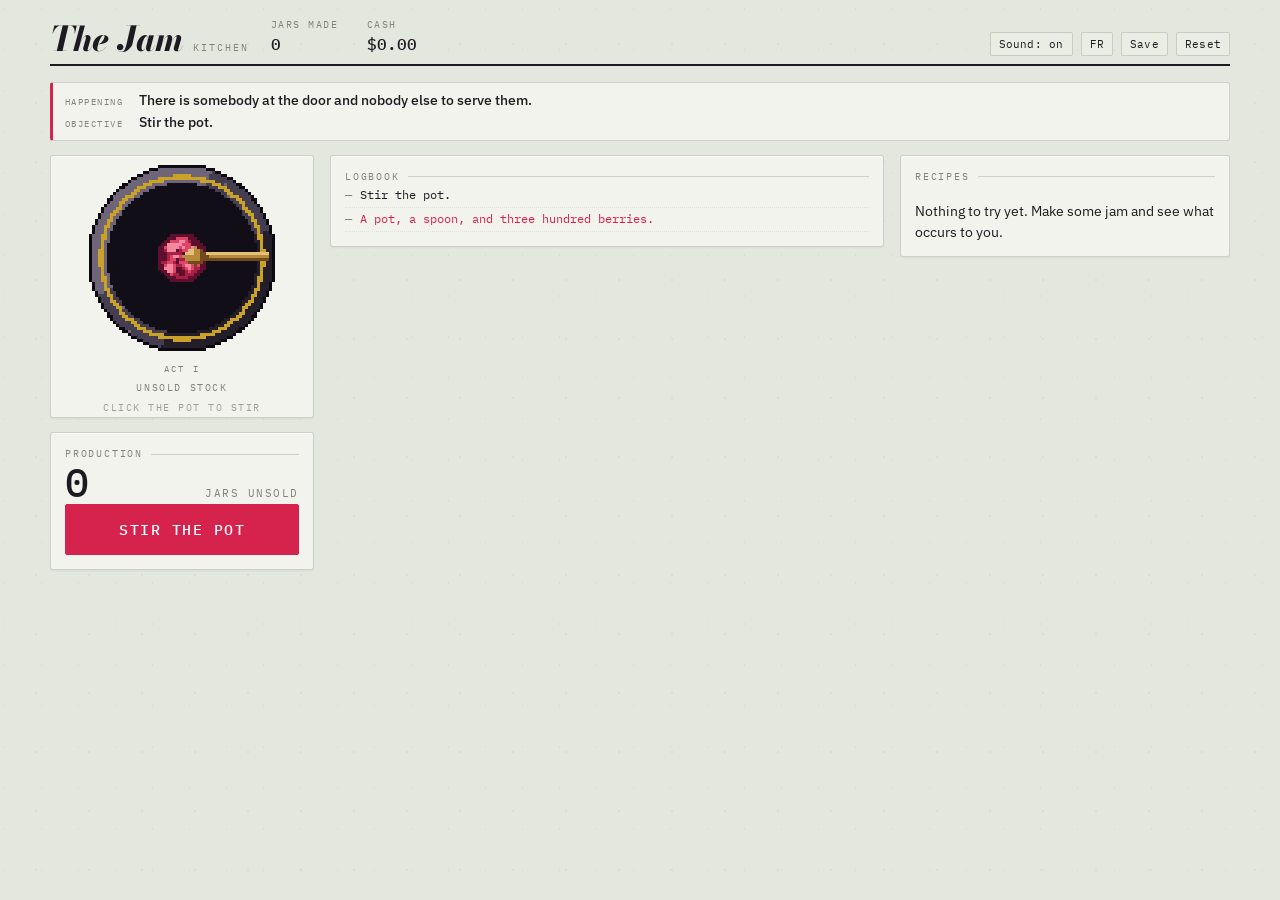
==== index.html @ c848c555 "Rebuild Act II as six catchments, and give Act III an economy The PO's note was that Act II runs out" ====
<!doctype html>
<html lang="en">
<head>
<meta charset="utf-8">
<meta name="viewport" content="width=device-width,initial-scale=1">
<title>The Jam</title>
<meta name="description" content="An incremental game in three acts, about a small preserving business that does not know when to stop.">
<link rel="preconnect" href="https://fonts.googleapis.com">
<link rel="preconnect" href="https://fonts.gstatic.com" crossorigin>
<link href="https://fonts.googleapis.com/css2?family=Bodoni+Moda:ital,opsz,wght@0,6..96,500;0,6..96,600;0,6..96,700;1,6..96,600;1,6..96,750&family=IBM+Plex+Mono:wght@400;500&family=IBM+Plex+Sans:wght@400;500;600&display=swap" rel="stylesheet">
<link rel="stylesheet" href="style.css">
</head>
<body>
<header class="bar">
  <div class="wordmark">
    <h1>The&nbsp;Jam</h1>
    <span id="actLabel">Kitchen</span>
  </div>
  <div class="bar-slot"><small>Jars made</small><b id="barMade">0</b></div>
  <div class="bar-slot" id="slotCash"><small>Cash</small><b id="barCash">$0.00</b></div>
  <div class="bar-slot hidden" id="slotJars"><small>Jars in hand</small><b id="barJars">0</b></div>
  <div class="bar-slot hidden" id="slotTaste"><small>Taste</small><b id="barTaste">0</b></div>
  <div class="bar-slot hidden" id="slotMatter"><small>Unpicked mass</small><b id="barMatter">—</b></div>
  <div class="bar-right">
    <button class="ghost" id="soundBtn" type="button">Sound: on</button>
    <button class="ghost" id="langBtn" type="button">FR</button>
    <button class="ghost" id="saveBtn" type="button">Save</button>
    <button class="ghost" id="resetBtn" type="button">Reset</button>
  </div>
</header>

<div id="objective">
  <div class="obj-line"><span class="k">Happening</span><b id="stateText">A pot, a spoon, and three hundred berries.</b></div>
  <div class="obj-line"><span class="k">Objective</span><b id="objText">Stir the pot.</b></div>
  <div class="obj-boost hidden" id="boostLine"></div>
</div>

<div class="stage" id="stage">

  <!-- ══════════════ LEFT ══════════════ -->
  <div class="col col-left">

    <div class="panel vessel" id="pVessel">
      <canvas id="potCanvas" width="64" height="64" role="button" tabindex="0"
              aria-label="Stir the pot"></canvas>
      <div class="pot-mark" id="jarBatch">ACT I</div>
      <div class="vessel-cap" id="vesselCap">unsold stock</div>
      <div class="vessel-hint" id="potHint">Click the pot to stir</div>
    </div>

    <div class="panel" id="pProduction">
      <div class="kicker">Production</div>
      <div class="headline"><span class="n" id="jars">0</span><span class="u">jars unsold</span></div>
      <button id="stirBtn" type="button">Stir the pot</button>
      <div class="readout hidden" id="rAutoRate"><span>Output</span><b id="autoRate">0.0 /sec</b></div>
      <div class="hidden" id="pSpoons" style="margin-top:8px">
        <div class="kicker" style="margin-bottom:5px">Autospoons</div>
        <div class="readout"><span>Installed</span><b id="spoonCount">0</b></div>
        <div class="row" style="margin-top:6px">
          <button id="buySpoon" type="button"><span data-i18n>Buy</span> · <span id="spoonCost">$5.00</span></button>
          <button id="buySpoon10" class="ghost" type="button">×10</button>
        </div>
      </div>
      <div class="hidden" id="pWorks" style="margin-top:10px">
        <div class="kicker" style="margin-bottom:5px">Jamworks</div>
        <div class="readout"><span>Installed</span><b id="worksCount">0</b></div>
        <div class="row" style="margin-top:6px">
          <button id="buyWorks" type="button"><span data-i18n>Buy</span> · <span id="worksCost">$500</span></button>
          <button id="buyWorks10" class="ghost" type="button">×10</button>
        </div>
      </div>
    </div>

    <div class="panel hidden" id="pSell">
      <div class="kicker">The door</div>
      <div class="readout big"><span>Waiting to buy</span><b id="doorCount">0</b></div>
      <div class="queue" id="doorQueue" aria-hidden="true"></div>
      <p class="r-desc" id="doorWhy" style="margin:2px 0 7px;font-size:11px"></p>
      <button id="sellBtn" type="button" style="width:100%">Sell a jar</button>
      <div class="readout" style="margin-top:9px"><span>Sold by hand</span><b id="soldByHand">0</b></div>
      <div class="readout"><span>Sold without you</span><b id="soldAuto">0</b></div>
      <div class="readout sub"><span>Gave up waiting</span><b id="walkedOff">0</b></div>
      <div class="hidden" id="pSellers" style="margin-top:10px">
        <div class="readout"><span>Sellers</span><b id="sellerCount">0</b></div>
        <div class="readout"><span>Shops</span><b id="shopCount">0</b></div>
        <div class="readout"><span>Sellers reach</span><b id="reachPct">8%</b></div>
        <p class="r-desc" id="reachWhy" style="margin:4px 0 0;font-size:11px"></p>
        <div class="row" style="margin-top:6px">
          <button id="hireSeller" type="button"><span data-i18n>Hire</span> · <span id="sellerCost">$45</span></button>
          <button id="openShop" class="hidden" type="button"><span data-i18n>Shop</span> · <span id="shopCost">$3,200</span></button>
        </div>
      </div>
    </div>

    <div class="panel hidden" id="pFruit">
      <div class="stamp" id="larderStamp" aria-hidden="true">Larder empty</div>
      <div class="kicker">Fruit</div>
      <div class="readout big"><span>In the larder</span><b id="fruit">0</b></div>
      <div class="readout"><span>Crate of <span id="crateSize">500</span></span><b id="cratePrice">$18.00</b></div>
      <div class="readout"><span>Market</span><b id="fruitTrend">steady</b></div>
      <div class="row" style="margin-top:8px">
        <button id="buyFruit" type="button">Buy crate</button>
        <button id="autoFruit" class="ghost hidden" type="button">Standing order: off</button>
      </div>
    </div>

    <!-- ACT II -->
    <div class="panel hidden" id="pOrchard">
      <div class="kicker">The orchard</div>
      <p class="r-desc" style="margin:0 0 8px">Money is over. Jars are the currency now, and the machinery is built out of them. Pickers bring the orchard in as fruit, the pans set fruit into jam, the lines put jam into jars.</p>
      <div class="pipe" id="oPipe">
        <div class="pipe-stage" id="pipePickBox"><small>Picking</small><b id="pipePick">0</b><i>orchard into fruit</i></div>
        <div class="pipe-arrow">&#8594;</div>
        <div class="pipe-stage" id="pipePressBox"><small>Setting</small><b id="pipePress">0</b><i>fruit into jam</i></div>
        <div class="pipe-arrow">&#8594;</div>
        <div class="pipe-stage" id="pipeLineBox"><small>Bottling</small><b id="pipeLine">0</b><i>jam into jars</i></div>
      </div>
      <p class="r-desc" id="pipeWhy" style="margin:0 0 8px"></p>
      <div class="readout primary"><span id="oCatchLabel">Catchment</span><b id="oCatch">—</b></div>
      <div class="meter thin"><i id="oCatchBar" style="width:0%"></i></div>
      <div class="readout"><span>Standing orchard</span><b id="oMatter">0</b></div>
      <div class="readout"><span>Picked fruit waiting</span><b id="oPulp">0</b></div>
      <div class="readout"><span>Jam waiting</span><b id="oFruit">0</b></div>
      <div class="readout sub"><span>Each buffer holds</span><b id="bufCap">0</b></div>
      <div class="readout"><span>Jars / sec</span><b id="oRate">0</b></div>
      <div class="readout"><span>Slowest stage</span><b id="oBottle">—</b></div>
      <div class="readout"><span>Spoiling</span><b id="oSpoil">0 /sec</b></div>
      <p class="r-desc" id="spoilWhy" style="margin:4px 0 0;font-size:11px"></p>
      <div class="kicker" style="margin:9px 0 5px">Harvest intensity</div>
      <div class="row" id="intensityRow">
        <button class="ghost" data-i="0" type="button">Gentle</button>
        <button class="ghost" data-i="1" type="button">Steady</button>
        <button class="ghost" data-i="2" type="button">Hard</button>
      </div>
      <div class="hidden" id="blightBox" style="margin-top:9px">
        <div class="readout warn"><span>Blight</span><b id="blightLeft">0s</b></div>
        <button id="treatBlight" type="button" style="width:100%;margin-top:5px">Treat the rows</button>
      </div>
    </div>

    <div class="panel hidden" id="pDrones">
      <div class="kicker">Machinery</div>
      <p class="r-desc" style="margin:0 0 8px;font-size:11px">Every machine costs jars, and each one costs more than the last. Build the stage that is holding the others up.</p>
      <div class="readout"><span>Pickers</span><b id="dPickers">0</b></div>
      <div class="row" style="margin:4px 0 8px"><button id="buyPicker" type="button">Build picker</button><button id="buyPicker10" class="ghost" type="button">×10</button></div>
      <div class="readout"><span>Setting pans</span><b id="dPressers">0</b></div>
      <div class="row" style="margin:4px 0 8px"><button id="buyPresser" type="button">Build pan</button><button id="buyPresser10" class="ghost" type="button">×10</button></div>
      <div class="readout"><span>Bottling lines</span><b id="dFactories">0</b></div>
      <div class="row" style="margin:4px 0 8px"><button id="buyFactory" type="button">Build line</button><button id="buyFactory10" class="ghost" type="button">×10</button></div>
      <div class="readout"><span>Vats</span><b id="dVats">0</b></div>
      <div class="row" style="margin:4px 0 0"><button id="buyVat" type="button">Vat</button></div>
      <p class="r-desc" style="margin:7px 0 0;font-size:11px">A vat is room to be out of step. What waits between two stages spoils; a vat lets far more of it wait.</p>
    </div>

    <div class="panel hidden" id="pPower">
      <div class="kicker">Heat &amp; power</div>
      <div class="readout"><span>Supply</span><b id="powSupply">0</b></div>
      <div class="readout" id="powDemandRow"><span>Draw</span><b id="powDemand">0</b></div>
      <div class="meter" id="powMeterWrap"><i id="powMeter" style="width:0%"></i></div>
      <div class="readout"><span>Stored</span><b id="powStored">0</b></div>
      <div class="readout sub"><span>Daylight</span><b id="powDay">100%</b></div>
      <div class="row" style="margin-top:8px">
        <button id="buySun" type="button">Sun trap</button>
        <button id="buyBattery" type="button">Cellar</button>
      </div>
    </div>

    <!-- ACT III -->
    <div class="panel hidden" id="pSpores">
      <div class="kicker">The spread</div>
      <div class="readout big"><span>Spores</span><b id="spCount">0</b></div>
      <div class="readout"><span>Launched</span><b id="spLaunched">0</b></div>
      <div class="readout"><span>Lost</span><b id="spLost">0</b></div>
      <div class="readout"><span>Space explored</span><b id="spExplored">0%</b></div>
      <div class="readout"><span>Mass converted</span><b id="spConverted">0%</b></div>
      <div class="row" style="margin-top:8px">
        <button id="launchSpore" type="button"><span data-i18n>Launch spore</span> · <span id="sporeCost">150</span></button>
      </div>
    </div>
  </div>

  <!-- ══════════════ MIDDLE ══════════════ -->
  <div class="col col-mid">

    <div class="panel hidden" id="pMarket">
      <div class="kicker">The shelf</div>
      <div class="readout" style="border:0"><span>Price per jar</span><b></b></div>
      <div class="stepper">
        <button id="priceDown" type="button">−</button>
        <div class="val" id="price">$0.25</div>
        <button id="priceUp" type="button">+</button>
      </div>
      <div class="twobar" id="twobar" style="margin-top:10px">
        <div class="tb-row"><span>You make</span><i class="tb-track"><b id="tbMake"></b></i><em id="madeRate">0.0 /sec</em></div>
        <div class="tb-row"><span>People want</span><i class="tb-track"><b id="tbWant"></b></i><em id="demand">0.0 /sec</em></div>
      </div>
      <p class="r-desc" id="marketWhy" style="margin:7px 0 8px"></p>
      <div class="readout"><span>Actually selling</span><b id="sellRate">0.0 /sec</b></div>
      <div class="readout"><span>Unsold and piling up</span><b id="backlog">0</b></div>
      <div class="readout"><span>Revenue</span><b id="revRate">$0.00 /sec</b></div>
      <div class="hidden" id="pSugar" style="margin-top:10px">
        <div class="kicker" style="margin-bottom:5px">Sugar</div>
        <div class="stepper">
          <button id="sugarDown" type="button">−</button>
          <div class="val" id="sugarVal">40%</div>
          <button id="sugarUp" type="button">+</button>
        </div>
        <div class="sugarband" id="sugarBandWrap"><i id="sugarBand"></i><b id="sugarMark"></b></div>
        <div class="readout"><span>This crowd wants</span><b id="sugarWant">48%</b></div>
        <div class="readout"><span>Appetite</span><b id="sugarEffect">×1.00</b></div>
        <div class="readout"><span>Costs</span><b id="sugarCost">$0.16 per jar</b></div>
        <p class="r-desc" id="sugarWhy" style="margin-top:6px;font-size:11px"></p>
      </div>

      <div class="hidden" id="pMarketing" style="margin-top:10px">
        <div class="kicker" style="margin-bottom:5px">Word of mouth</div>
        <div class="readout"><span>Level</span><b id="mktLevel">1</b></div>
        <div class="row" style="margin-top:6px"><button id="buyMkt" type="button"><span data-i18n>Spread the word</span> · <span id="mktCost">$100</span></button></div>
      </div>
    </div>

    <div class="panel hidden" id="pCompute">
      <div class="kicker">The palate</div>
      <div class="headline"><span class="n" id="insp">0</span><span class="u">inspiration</span></div>
      <div class="meter"><i id="inspBar" style="width:0%"></i></div>
      <div class="readout primary hidden" id="rCreativity"><span>Creativity</span><b id="creativity">0</b></div>
      <div class="readout primary" style="margin-top:6px"><span>Unspent taste</span><b id="taste">0</b></div>
      <div class="meter thin"><i id="tasteBar" style="width:0%"></i></div>
      <div class="readout sub"><span>Next taste at</span><b id="tasteNext">—</b></div>
      <p class="r-desc" style="margin-top:6px;font-size:11px">Taste is earned by making jam. Every milestone of total jars made earns one, and it is spent on an oven or a notebook.</p>
      <div class="row" style="margin-top:8px">
        <button id="buyOven" type="button"><span data-i18n>Oven</span> · <span id="ovens">1</span></button>
        <button id="buyCellar" type="button"><span data-i18n>Notebook</span> · <span id="cellars">1</span></button>
      </div>
      <p class="r-desc" style="margin-top:7px;font-size:11px">Ovens make inspiration. Notebooks decide how much you can hold before it spills — and what spills becomes creativity.</p>
    </div>

    <div class="panel hidden" id="pCulture">
      <div class="kicker">The Setting Point</div>
      <div class="chips" id="chips"></div>
      <div class="row"><button id="readCulture" type="button">Test the set</button></div>
      <p class="r-desc" style="margin-top:7px;font-size:11px">A blob on a cold saucer. Push it with a finger: if it wrinkles, it has set. Test as often as you like — read the swing right and you learn something, read it wrong and it costs you.</p>
    </div>

    <div class="panel hidden" id="pExchange">
      <div class="kicker">Preserve exchange</div>
      <div class="readout"><span>Cash on desk</span><b id="exCash">$0.00</b></div>
      <div class="readout"><span>Holdings</span><b id="exValue">$0.00</b></div>
      <div class="readout"><span>Total return</span><b id="exReturn">$0.00</b></div>
      <div id="exHoldings" style="margin:6px 0"></div>
      <div class="kicker" style="margin:9px 0 5px">Stake</div>
      <div class="row" id="exStakeRow">
        <button class="ghost" data-stake="10" type="button">10%</button>
        <button class="ghost" data-stake="25" type="button">25%</button>
        <button class="ghost" data-stake="50" type="button">50%</button>
        <button class="ghost" data-stake="100" type="button">All</button>
      </div>
      <div class="readout"><span>That is</span><b id="exStakeAmt">$0.00</b></div>
      <div class="row" style="margin-top:6px">
        <button id="exDeposit" type="button">Invest</button>
        <button id="exWithdraw" type="button">Withdraw all</button>
        <button id="exRisk" class="ghost" type="button">Risk: low</button>
      </div>
    </div>

    <div class="panel hidden" id="pTasting">
      <div class="kicker">Blind tasting</div>
      <div class="readout"><span>Panels held</span><b id="tRuns">0</b></div>
      <div class="readout"><span>Inspiration won</span><b id="tWon">0</b></div>
      <div class="row" style="margin:6px 0">
        <button id="tRun" type="button">Hold a panel · 1,000</button>
        <button id="tStrat" class="ghost" type="button">Your palate: EVEN</button>
      </div>
      <p class="r-desc" id="tExplain" style="margin:2px 0 6px;font-size:11px"></p>
      <div id="tGrid"></div>
      <div id="tRank" style="margin-top:6px"></div>
    </div>

    <div class="panel hidden" id="pSwarm">
      <div class="kicker">The swarm</div>
      <div class="readout big"><span>Bees</span><b id="swCount">0</b></div>
      <div class="readout"><span>Mood</span><b id="swMood">content</b></div>
      <div class="meter"><i id="swBar" style="width:100%"></i></div>
      <div class="readout"><span>Gifts</span><b id="swGift">0 /sec</b></div>
      <div class="row" style="margin-top:8px">
        <button id="swWork" class="ghost" type="button">Work</button>
        <button id="swPlay" class="ghost" type="button">Play</button>
        <button id="swSync" type="button">Synchronise</button>
      </div>
      <p class="r-desc" style="margin-top:7px;font-size:11px">Bored bees leave. Overworked bees leave faster. Somewhere in between they hum, and the humming is useful.</p>
    </div>

    <div class="panel hidden" id="pAlloc">
      <div class="kicker">Spore design</div>
      <div class="readout"><span>Unallocated trust</span><b id="allocFree">0</b></div>
      <div id="allocRows" style="margin-top:6px"></div>
    </div>

    <div class="panel hidden" id="pCombat">
      <div class="kicker">Wild yeast</div>
      <div class="readout"><span>Rogue colonies</span><b id="cbDrifters">0</b></div>
      <div class="readout"><span>Engagements won</span><b id="cbWins">0</b></div>
      <div class="readout"><span>Honour</span><b id="cbHonor">0</b></div>
      <div class="log" id="cbLog" style="max-height:88px;margin-top:6px"></div>
    </div>

    <div class="panel" id="pLog">
      <div class="kicker">Logbook</div>
      <div class="log" id="log"></div>
    </div>
  </div>

  <!-- ══════════════ RIGHT ══════════════ -->
  <div class="col col-right">
    <div class="panel hidden" id="forkSlot"></div>
    <div class="panel" id="pRecipes">
      <div class="kicker">Recipes</div>
      <div id="recipeList" style="margin-top:9px"></div>
      <p class="r-desc" id="recipeEmpty" style="margin-top:8px">Nothing to try yet. Make some jam and see what occurs to you.</p>
    </div>
  </div>
</div>

<div id="flash" aria-hidden="true"></div>
<div id="tip" role="tooltip"></div>
<div id="notice" role="status" aria-live="polite"></div>
<div id="toast" role="status" aria-live="polite"></div>
<div id="curtain"><div class="kicker" id="curtainKick">Act two</div><h2 id="curtainTitle"></h2><p id="curtainText"></p></div>

<script src="i18n.js"></script>
<script src="feel.js"></script>
<script src="engine.js"></script>
<script src="ui.js"></script>
</body>
</html>
---- style.css ----
/* ============================================================
   THE JAM — visual system
   Direction: a state preserving-research institute. Enamelware,
   refractometer readouts, didone jar labels, index-card logbooks.
   The ground shifts colour as the game changes genre.
   ============================================================ */

:root{
  --enamel:#E4E7DE;
  --card:#F2F3EC;
  --card-2:#EAEDE3;
  --ink:#1E1A22;
  --damson:#6B1F4A;
  --boil:#D6234E;
  --sugar:#B8801A;
  --steel:#7E857C;
  --rule:rgba(30,26,34,.16);
  --rule-soft:rgba(30,26,34,.08);
  --glass:rgba(30,26,34,.04);
  --jar-a:#E0456B;
  --jar-b:#7A1338;
  --enamel-deep:#12303A;
  --enamel-line:#E8E2D2;
  --gold:#C9A227;
  --pot-in:#0A1B21;
  --jam-hi:#E85C82;
  --jam-lo:#7A0C2C;
  --chip:#9AA093;
  --wood-a:#C9A227;
  --wood-b:#8A6428;
  --shadow:0 1px 0 rgba(255,255,255,.6) inset, 0 1px 2px rgba(30,26,34,.06);
  --pad:14px;
}

body.act-2{
  --enamel:#101509;
  --card:#19200F;
  --card-2:#141A0C;
  --ink:#DCE6C8;
  --damson:#9FC061;
  --boil:#E8506F;
  --sugar:#D8B23C;
  --steel:#78855F;
  --rule:rgba(220,230,200,.18);
  --rule-soft:rgba(220,230,200,.09);
  --glass:rgba(220,230,200,.04);
  --jar-a:#B6D46A;
  --jar-b:#3D5A1C;
  --enamel-deep:#1B2A10;
  --enamel-line:#DCE6C8;
  --gold:#D8B23C;
  --pot-in:#090F05;
  --jam-hi:#CDE682;
  --jam-lo:#33500F;
  --chip:#6C7A57;
  --wood-a:#D8B23C;
  --wood-b:#6E5A28;
  --shadow:0 1px 0 rgba(255,255,255,.05) inset, 0 1px 2px rgba(0,0,0,.4);
}

body.act-3{
  --enamel:#07060F;
  --card:#100E1D;
  --card-2:#0C0A18;
  --ink:#D6D2EC;
  --damson:#9C82E0;
  --boil:#F2436E;
  --sugar:#E7BE49;
  --steel:#6D6790;
  --rule:rgba(214,210,236,.18);
  --rule-soft:rgba(214,210,236,.08);
  --glass:rgba(214,210,236,.04);
  --jar-a:#C89BFF;
  --jar-b:#2C1D53;
  --enamel-deep:#171232;
  --enamel-line:#D6D2EC;
  --gold:#E7BE49;
  --pot-in:#080513;
  --jam-hi:#DCBAFF;
  --jam-lo:#3A2470;
  --chip:#5D5680;
  --wood-a:#E7BE49;
  --wood-b:#5E4E90;
  --shadow:0 1px 0 rgba(255,255,255,.04) inset, 0 1px 2px rgba(0,0,0,.5);
}

*{box-sizing:border-box;margin:0;padding:0}

body{
  background:var(--enamel);
  color:var(--ink);
  font-family:"IBM Plex Sans",system-ui,sans-serif;
  font-size:14px;
  line-height:1.45;
  padding:18px 20px 60px;
  transition:background-color 2.4s ease,color 2.4s ease;
  -webkit-font-smoothing:antialiased;
  overflow-x:hidden;
}

/* faint enamel speckle, so the ground is not flat */
body::before{
  content:"";position:fixed;inset:0;pointer-events:none;z-index:0;opacity:.5;
  background-image:radial-gradient(circle at 12% 22%,var(--rule-soft) 0 1px,transparent 1px),
                   radial-gradient(circle at 68% 74%,var(--rule-soft) 0 1px,transparent 1px);
  background-size:37px 41px,53px 59px;
}
body>*{position:relative;z-index:1}

/* ---------- type roles ---------- */
.mono,.num,.readout b,button,.tag,.kicker{font-family:"IBM Plex Mono",ui-monospace,monospace;font-variant-numeric:tabular-nums}
h1,h2,.display{font-family:"Bodoni Moda",Didot,"Times New Roman",serif;font-weight:600;letter-spacing:-.01em}

.kicker{
  font-size:10px;letter-spacing:.18em;text-transform:uppercase;color:var(--steel);
  display:flex;align-items:center;gap:8px;white-space:nowrap;
}
.kicker::after{content:"";flex:1;height:1px;background:var(--rule);min-width:8px}

/* ---------- instrument bar ---------- */
.bar{
  display:flex;align-items:flex-end;gap:22px;
  border-bottom:2px solid var(--ink);padding-bottom:8px;margin:0 auto 16px;flex-wrap:wrap;
  max-width:1180px;
}
.wordmark{display:flex;align-items:baseline;gap:10px}
.wordmark h1{font-size:34px;line-height:.9;font-weight:750;font-style:italic}
.wordmark span{font-size:10px;letter-spacing:.2em;text-transform:uppercase;color:var(--steel);font-family:"IBM Plex Mono",monospace}
.bar-slot{display:flex;flex-direction:column;gap:1px;min-width:74px}
.bar-slot small{font-size:9.5px;letter-spacing:.16em;text-transform:uppercase;color:var(--steel);font-family:"IBM Plex Mono",monospace}
.bar-slot b{font-size:16px;font-family:"IBM Plex Mono",monospace;font-weight:500;font-variant-numeric:tabular-nums}
.bar-right{margin-left:auto;display:flex;gap:8px;align-items:flex-end}

/* ---------- layout ---------- */
.stage{display:grid;grid-template-columns:264px minmax(0,1fr) 330px;gap:16px;align-items:start;max-width:1180px;margin:0 auto}
.col{display:flex;flex-direction:column;gap:14px;min-width:0}

.panel{
  background:var(--card);border:1px solid var(--rule);border-radius:3px;
  padding:var(--pad);box-shadow:var(--shadow);
  transition:background-color 2.4s ease,border-color 2.4s ease;
}
.panel.tight{padding:10px 12px}

/* progressive reveal — the pacing device, so it gets the real motion */
.reveal{animation:unfold .5s cubic-bezier(.2,.7,.3,1) both}
@keyframes unfold{
  from{opacity:0;transform:translateY(-6px) scaleY(.94);transform-origin:top;filter:blur(3px)}
  to{opacity:1;transform:none;filter:none}
}
.hidden{display:none !important}

/* ---------- the jar: signature instrument ---------- */
.vessel{display:flex;flex-direction:column;align-items:center;gap:6px;padding:6px 0 2px}
/* ---------- the pot ----------
   Art direction, provisional (see ai/wiki/decisions/004): pixel art.

   The reason is not taste, it is what the genre actually does. Cookie
   Clicker ships three hundred painted PNGs; Gnorp Apologue, Mushies and
   Idle Iktah are pixel or hand-drawn; Universal Paperclips has no art at
   all. None of the successful games in this category build their objects
   out of code-drawn vector shapes, which is why four attempts at exactly
   that all read as assembled.

   Seen from directly above, so the jam fills the frame instead of a metal
   silhouette, and the level reads as the size of the disc.

   The canvas is 64x64 logical pixels drawn at a whole-number scale, so a
   pixel is always a crisp square. */
.vessel{user-select:none;-webkit-user-select:none;-webkit-tap-highlight-color:transparent}
#potCanvas{
  width:192px;height:192px;display:block;image-rendering:pixelated;
  image-rendering:crisp-edges;cursor:pointer;
  user-select:none;-webkit-user-select:none;
  transition:transform .1s cubic-bezier(.3,1.6,.5,1);
}
#potCanvas:hover{transform:scale(1.03)}
#potCanvas:focus-visible{outline:2px solid var(--boil);outline-offset:6px;border-radius:50%}
#potCanvas.hit{animation:potHit .26s cubic-bezier(.3,1.5,.4,1)}
@keyframes potHit{0%{transform:scale(1)}30%{transform:scale(1.075)}
  64%{transform:scale(.98)}100%{transform:scale(1)}}
.pot-mark{font-family:"IBM Plex Mono",monospace;color:var(--steel);
  font-size:9px;letter-spacing:.24em;text-align:center;margin-top:2px}
.vessel-hint{font-size:9.5px;letter-spacing:.16em;text-transform:uppercase;color:var(--steel);
  font-family:"IBM Plex Mono",monospace;text-align:center;opacity:.75;transition:opacity .5s ease}
.vessel-hint.gone{opacity:0}
.vessel-cap{font-size:10px;letter-spacing:.16em;text-transform:uppercase;color:var(--steel);font-family:"IBM Plex Mono",monospace;text-align:center}

/* ---------- readouts ---------- */
.readout{display:flex;justify-content:space-between;align-items:baseline;gap:10px;padding:3px 0;border-bottom:1px dotted var(--rule-soft);max-width:520px}
.readout:last-child{border-bottom:0}
.readout span{color:var(--steel);font-size:12px}
.readout b{font-weight:500;font-size:13.5px}
.readout.big b{font-size:22px;font-weight:400;letter-spacing:-.01em}
.readout.warn b{color:var(--boil)}
.readout.good b{color:var(--damson)}

.headline{display:flex;align-items:baseline;justify-content:space-between;gap:10px;margin-bottom:2px;max-width:520px}
.headline .n{font-family:"IBM Plex Mono",monospace;font-size:30px;font-variant-numeric:tabular-nums;letter-spacing:-.02em}
.headline .u{font-size:11px;letter-spacing:.14em;text-transform:uppercase;color:var(--steel);font-family:"IBM Plex Mono",monospace}

/* ---------- buttons ---------- */
button{
  font-family:"IBM Plex Mono",monospace;font-size:12px;letter-spacing:.06em;
  background:var(--card-2);color:var(--ink);border:1px solid var(--ink);border-radius:2px;
  padding:7px 10px;cursor:pointer;text-transform:uppercase;
  transition:background .12s,color .12s,transform .05s,opacity .2s;
}
button:hover:not(:disabled){background:var(--ink);color:var(--card)}
button:active:not(:disabled){transform:translateY(1px)}
button:disabled{opacity:.34;cursor:default;border-color:var(--rule)}
button:focus-visible{outline:2px solid var(--boil);outline-offset:2px}
.ghost{border-color:var(--rule);color:var(--ink);text-transform:none;letter-spacing:.02em;
  padding:4px 8px;font-size:11px}
.ghost:hover:not(:disabled){background:var(--rule-soft);color:var(--ink)}
.row{display:flex;gap:6px;flex-wrap:wrap;max-width:420px}
.row>button{flex:1;min-width:0}

/* the main action */
#stirBtn{
  width:100%;padding:15px 10px;font-size:15px;letter-spacing:.1em;font-weight:500;
  background:var(--boil);color:#fff;border-color:var(--boil);position:relative;overflow:hidden;
}
#stirBtn:hover:not(:disabled){background:var(--ink);border-color:var(--ink);color:#fff}
#stirBtn::after{
  content:"";position:absolute;inset:0;background:radial-gradient(circle at var(--x,50%) var(--y,50%),rgba(255,255,255,.5),transparent 60%);
  opacity:0;transition:opacity .4s;
}
#stirBtn.pulse::after{opacity:1;transition:none}

/* price stepper */
.stepper{display:flex;align-items:center;gap:8px;max-width:260px}
.stepper button{width:30px;padding:5px 0;font-size:14px;line-height:1}
.stepper .val{flex:1;text-align:center;font-family:"IBM Plex Mono",monospace;font-size:19px}

/* meters */
.meter{height:7px;max-width:520px;background:var(--glass);border:1px solid var(--rule);border-radius:2px;overflow:hidden;margin:4px 0}
.meter i{display:block;height:100%;background:var(--damson);transition:width .3s}
.meter.hot i{background:var(--boil)}
.meter.warm i{background:var(--sugar)}

/* ---------- recipes (projects) ---------- */
#recipeList{display:flex;flex-direction:column;gap:8px;max-height:none}
.recipe{
  border:1px solid var(--rule);border-radius:3px;padding:9px 10px;background:var(--card-2);
  cursor:pointer;text-align:left;text-transform:none;letter-spacing:0;font-family:"IBM Plex Sans",sans-serif;
  display:block;width:100%;
}
.recipe:hover:not(:disabled){background:var(--ink);color:var(--card)}
.recipe:hover:not(:disabled) .r-cost,.recipe:hover:not(:disabled) .r-desc{color:inherit;opacity:.8}
.recipe .r-top{display:flex;justify-content:space-between;gap:8px;align-items:baseline}
.recipe .r-name{font-family:"Bodoni Moda",serif;font-size:15px;font-weight:600}
.recipe .r-cost{font-family:"IBM Plex Mono",monospace;font-size:10.5px;color:var(--boil);white-space:nowrap;letter-spacing:.02em}
.recipe .r-desc{font-size:11.5px;color:var(--steel);margin-top:3px;line-height:1.4}
.recipe:disabled{opacity:1;background:transparent;border-style:dashed;cursor:default}
.recipe:disabled .r-name{color:var(--steel)}

/* ---------- logbook ---------- */
.log{
  font-family:"IBM Plex Mono",monospace;font-size:11.5px;line-height:1.65;
  max-height:132px;overflow-y:auto;color:var(--ink);
}
.log div{padding:2px 0;border-bottom:1px dotted var(--rule-soft);display:flex;gap:8px}
.log div::before{content:"—";color:var(--steel);flex:none}
.log .hi{color:var(--boil)}
.log .dim{color:var(--steel)}

/* ---------- quantum / wild culture ---------- */
.chips{display:flex;gap:4px;height:44px;align-items:flex-end;margin:6px 0}
.chip{flex:1;background:var(--glass);border:1px solid var(--rule);position:relative;height:100%;border-radius:1px;overflow:hidden}
.chip i{position:absolute;left:0;right:0;top:50%;background:var(--damson);transition:none}
.chip i.neg{background:var(--steel)}

/* ---------- exchange ---------- */
.holding{display:flex;justify-content:space-between;font-family:"IBM Plex Mono",monospace;font-size:11px;padding:2px 0;border-bottom:1px dotted var(--rule-soft)}
.up{color:var(--damson)}.down{color:var(--boil)}

/* ---------- tournament ---------- */
.grid-tbl{width:100%;border-collapse:collapse;font-family:"IBM Plex Mono",monospace;font-size:10.5px}
.grid-tbl th,.grid-tbl td{border:1px solid var(--rule);padding:2px 4px;text-align:center}
.grid-tbl th{color:var(--steel);font-weight:400}
.rank{display:flex;justify-content:space-between;font-family:"IBM Plex Mono",monospace;font-size:11px;padding:1px 0}

/* ---------- probe / spore sliders ---------- */
.alloc{display:flex;align-items:center;gap:8px;padding:2px 0}
.alloc span{font-size:11px;flex:1;color:var(--steel)}
.alloc b{font-family:"IBM Plex Mono",monospace;font-size:13px;width:22px;text-align:right}
.alloc button{width:24px;padding:2px 0;font-size:12px;line-height:1}

/* ---------- toast + float ---------- */
#toast{
  position:fixed;left:50%;bottom:22px;transform:translate(-50%,14px);
  background:var(--ink);color:var(--card);padding:9px 16px;border-radius:2px;
  font-family:"IBM Plex Mono",monospace;font-size:12px;letter-spacing:.04em;
  opacity:0;pointer-events:none;transition:opacity .25s,transform .25s;z-index:50;max-width:80vw;text-align:center;
}
#toast.show{opacity:1;transform:translate(-50%,0)}

/* ---------- act curtain ---------- */
#curtain{
  position:fixed;inset:0;background:var(--enamel);z-index:100;display:flex;
  align-items:center;justify-content:center;flex-direction:column;gap:18px;padding:30px;
  opacity:0;pointer-events:none;transition:opacity 1.2s ease;text-align:center;
}
#curtain.on{opacity:1;pointer-events:all}
#curtain h2{font-size:clamp(30px,7vw,62px);font-style:italic;line-height:1;color:var(--ink)}
#curtain p{max-width:52ch;color:var(--steel);font-size:15px}
#curtain .kicker{justify-content:center}
#curtain .kicker::after{display:none}

/* ---------- end screen ---------- */
#ending{max-width:620px;margin:40px auto}
#ending h2{font-size:38px;font-style:italic;margin-bottom:12px}
#ending p{margin-bottom:14px;font-size:15px}

@media (max-width:1080px){
  .stage{grid-template-columns:1fr 320px}
  .col-left{grid-column:1/-1;flex-direction:row;flex-wrap:wrap}
  .col-left>*{flex:1;min-width:230px}
}
@media (max-width:760px){
  body{padding:14px 12px 50px}
  .stage{grid-template-columns:1fr}
  .col-left{flex-direction:column}
  .wordmark h1{font-size:26px}
  .bar{gap:14px}
  #potCanvas{width:128px;height:128px}
}

@media (prefers-reduced-motion:reduce){
  *,*::before,*::after{animation-duration:.001s !important;transition-duration:.001s !important}
}

/* ---------- forks ---------- */
.fork-grid{display:grid;gap:8px;margin-top:9px}
.fork{display:flex;flex-direction:column;gap:3px;text-align:left;text-transform:none;
  letter-spacing:0;font-family:"IBM Plex Sans",sans-serif;padding:10px 11px;
  border:1px solid var(--rule);background:var(--card-2);border-radius:3px}
.fork:hover:not(:disabled){background:var(--ink);color:var(--card)}
.fork strong{font-family:"Bodoni Moda",serif;font-size:15px;font-weight:600}
.fork span{font-size:11.5px;color:var(--steel);line-height:1.4}
.fork small{font-family:"IBM Plex Mono",monospace;font-size:10px;color:var(--boil);letter-spacing:.02em}
.fork:hover span,.fork:hover small{color:inherit;opacity:.85}

/* ---------- recipe notices ---------- */
#notice{position:fixed;top:64px;right:18px;z-index:120;width:min(320px,calc(100vw - 28px));
  background:var(--card);border:1px solid var(--rule);border-left:3px solid var(--boil);
  box-shadow:0 8px 24px rgba(0,0,0,.14);padding:9px 12px;opacity:0;transform:translateY(-6px);
  pointer-events:none;transition:opacity .22s ease,transform .22s ease}
#notice.show{opacity:1;transform:none}
#notice .k{font:9px/1 "IBM Plex Mono",monospace;letter-spacing:.15em;text-transform:uppercase;
  color:var(--steel);margin-bottom:4px}
#notice .t{font:12.5px/1.4 "Bodoni Moda",serif}

/* ============================================================
   HIERARCHY — primary numbers must read as primary
   ============================================================ */
.headline .n{font-size:38px;font-weight:500;letter-spacing:-.02em;line-height:1}
#insp,#jars{font-size:40px}
.readout.sub{opacity:.7}
.readout.sub span,.readout.sub b{font-size:11px}
.meter.thin{height:4px;margin:5px 0 2px}

/* the three stats the game is actually about */
#taste,#creativity{font-size:19px;font-weight:500;color:var(--damson)}
.readout.primary{border-bottom:1px solid var(--rule);padding:6px 0}
.readout.primary span{font-size:12.5px;color:var(--ink);font-weight:500}
.readout.primary b{font-size:20px}

/* ---------- affordability must be obvious, not a guess ---------- */
button:disabled{opacity:.45;filter:grayscale(.5)}
button.can{border-color:var(--boil);box-shadow:0 0 0 1px var(--boil) inset}
button.can:hover:not(:disabled){background:var(--boil);border-color:var(--boil);color:#fff}
.ghost:disabled{opacity:.28;filter:grayscale(.7);border-style:dashed}
.ghost.can{border-color:var(--boil);color:var(--boil)}

/* ---------- segmented controls must show what is selected ---------- */
button.on,.ghost.on{background:var(--ink);border-color:var(--ink);color:var(--card);
  box-shadow:none;opacity:1}
button.on:hover:not(:disabled),.ghost.on:hover:not(:disabled){
  background:var(--ink);border-color:var(--ink);color:var(--card)}

/* ---------- supply against appetite ----------
   Two bars on one scale. The longer bar is the bigger number: no ratios,
   no percentages, nothing to decode. */
.twobar{display:flex;flex-direction:column;gap:5px;max-width:520px}
.tb-row{display:flex;align-items:center;gap:8px}
.tb-row>span{flex:0 0 88px;font-size:11px;color:var(--steel)}
.tb-row>em{flex:0 0 76px;text-align:right;font-style:normal;
  font-family:"IBM Plex Mono",monospace;font-size:12px}
.tb-track{flex:1;height:9px;background:var(--rule-soft);border-radius:2px;overflow:hidden;display:block}
.tb-track>b{display:block;height:100%;width:0;border-radius:2px;
  transition:width .45s cubic-bezier(.3,.8,.3,1),background-color .4s ease}
#tbMake{background:var(--steel)}
#tbWant{background:var(--damson)}

/* ---------- the pipeline, drawn as a pipeline ---------- */
.pipe{display:flex;align-items:stretch;gap:6px;margin:2px 0 6px}
.pipe-arrow{align-self:center;color:var(--steel);font-size:13px}
.pipe-stage{flex:1;border:1px solid var(--rule);border-radius:3px;padding:6px 7px;
  background:var(--card-2);transition:border-color .3s ease,background .3s ease}
.pipe-stage small{display:block;font:9px/1 "IBM Plex Mono",monospace;letter-spacing:.14em;
  text-transform:uppercase;color:var(--steel);margin-bottom:3px}
.pipe-stage b{display:block;font:15px/1.1 "IBM Plex Mono",monospace;
  overflow-wrap:anywhere;word-break:break-word;min-width:0}
.pipe-stage{min-width:0;overflow:hidden}
.pipe-stage i{display:block;font-style:normal;font-size:9.5px;color:var(--steel);margin-top:3px}
.pipe-stage.slow{border-color:var(--boil);background:var(--card)}
.pipe-stage.slow small{color:var(--boil)}

/* ---------- objective strip ---------- */
#objective{max-width:1180px;margin:0 auto 14px;display:flex;flex-direction:column;gap:3px;
  border:1px solid var(--rule);border-left:3px solid var(--boil);background:var(--card);
  padding:8px 12px;border-radius:3px}
#objective .obj-line{display:flex;align-items:baseline;gap:10px}
#objective .obj-line:first-child b{font-weight:500}
#objective .k{min-width:64px;font:9px/1 "IBM Plex Mono",monospace;letter-spacing:.16em;text-transform:uppercase;color:var(--steel)}
#objective b{font:500 13.5px/1.4 "IBM Plex Sans",sans-serif}

/* ---------- floating numbers ---------- */
.floater{position:fixed;z-index:200;pointer-events:none;font-family:"IBM Plex Mono",monospace;
  font-size:16px;font-weight:500;animation:floatUp 1.25s cubic-bezier(.2,.7,.3,1) forwards;
  text-shadow:0 1px 2px rgba(0,0,0,.25)}
.floater.good{color:var(--damson)}
.floater.bad{color:var(--boil)}
.splat{position:fixed;width:6px;height:6px;border-radius:50%;background:var(--jar-a);
  pointer-events:none;z-index:60;transform:translate(-50%,-50%);animation:splat .6s ease-out forwards}
@keyframes splat{0%{opacity:1;transform:translate(-50%,-50%) scale(var(--s,1))}
  100%{opacity:0;transform:translate(calc(-50% + var(--dx)),calc(-50% + var(--dy))) scale(.2)}}

@keyframes floatUp{
  0%{opacity:0;transform:translate(-50%,0) scale(.8)}
  15%{opacity:1;transform:translate(-50%,-8px) scale(1.12)}
  100%{opacity:0;transform:translate(-50%,-52px) scale(1)}
}

/* ---------- hit reactions ---------- */
#flash{position:fixed;inset:0;pointer-events:none;z-index:150;opacity:0}
#flash.on.bad{animation:flashBad .42s ease-out}
#flash.on.good{animation:flashGood .42s ease-out}
@keyframes flashBad{0%{opacity:0;box-shadow:inset 0 0 0 0 var(--boil)}
  20%{opacity:1;box-shadow:inset 0 0 90px 12px var(--boil)}100%{opacity:0}}
@keyframes flashGood{0%{opacity:0;box-shadow:inset 0 0 0 0 var(--damson)}
  20%{opacity:.75;box-shadow:inset 0 0 70px 8px var(--damson)}100%{opacity:0}}

.bump{animation:bump .34s cubic-bezier(.3,1.4,.4,1)}
.bump-bad{animation:bumpBad .34s cubic-bezier(.3,1.4,.4,1)}
@keyframes bump{0%{transform:scale(1)}35%{transform:scale(1.22)}100%{transform:scale(1)}}
@keyframes bumpBad{0%{transform:scale(1);color:var(--boil)}35%{transform:scale(.86);color:var(--boil)}100%{transform:scale(1)}}
.shake{animation:shake .34s ease-in-out}
@keyframes shake{0%,100%{transform:translateX(0)}20%{transform:translateX(-5px)}
  40%{transform:translateX(5px)}60%{transform:translateX(-3px)}80%{transform:translateX(3px)}}
button.holding{background:var(--ink);color:var(--card)}

/* ---------- tooltips ---------- */
#tip{position:fixed;z-index:210;max-width:300px;background:var(--ink);color:var(--card);
  font-size:11.5px;line-height:1.45;padding:8px 10px;border-radius:3px;pointer-events:none;
  opacity:0;transition:opacity .16s;box-shadow:0 6px 20px rgba(0,0,0,.25)}
#tip.show{opacity:1}
[data-tip]{cursor:help}
button[data-tip]{cursor:pointer}

/* ---------- the visitor ----------
   Something lands on the page when there is jam about. Twelve seconds,
   then it goes. Missing one costs nothing — an opportunity simply
   passes — so it is placed out in the margin where it can never sit on
   top of a control the player was reaching for. */
/* the hit area holds still and the artwork bobs inside it, so a drifting
   insect never becomes a drifting button */
.visitor{position:fixed;z-index:140;width:58px;height:58px;padding:6px;border:0;background:none;
  cursor:pointer;filter:drop-shadow(0 3px 6px rgba(0,0,0,.28));
  animation:visitorIn .4s cubic-bezier(.2,1.6,.4,1) both}
.visitor svg{width:100%;height:100%;overflow:visible;
  animation:hover 2.4s ease-in-out .4s infinite}
.visitor .body{fill:var(--sugar);stroke:var(--ink);stroke-width:1.1}
.visitor .head{fill:var(--ink)}
.visitor .stripe{stroke:var(--ink);stroke-width:1.5;fill:none;stroke-linecap:round}
.visitor .wing{fill:#fff;opacity:.55;stroke:var(--ink);stroke-width:.7;
  transform-box:fill-box;transform-origin:center;animation:flutter .14s ease-in-out infinite alternate}
.visitor.bee .body{fill:var(--damson)}
.visitor.spore svg{stroke:var(--damson);stroke-width:1.4;fill:none;stroke-linecap:round}
.visitor.spore circle{fill:var(--damson);opacity:.5}
.visitor:hover{transform:scale(1.12)}
.visitor.leaving{animation:visitorOut .6s ease-in forwards}
@keyframes visitorIn{from{opacity:0;transform:scale(.2) rotate(-40deg)}to{opacity:1;transform:none}}
@keyframes visitorOut{to{opacity:0;transform:translate(var(--drift,10px),-40px) scale(.5)}}
@keyframes hover{0%,100%{transform:translate(0,0)}50%{transform:translate(var(--drift,6px),-7px)}}
@keyframes flutter{from{transform:scaleY(1)}to{transform:scaleY(.42)}}

/* ---------- the larder stamp ----------
   Running out of fruit stops the only verb in the game. That deserves
   something slammed onto the card, not a line in a notification list. */
#pFruit{position:relative}
.stamp{position:absolute;right:9px;top:8px;z-index:3;pointer-events:none;
  font-family:"IBM Plex Mono",monospace;font-size:10.5px;letter-spacing:.2em;font-weight:500;
  text-transform:uppercase;text-align:center;line-height:1.2;color:var(--boil);
  border:2px double var(--boil);border-radius:3px;padding:5px 9px;
  transform:rotate(-11deg);opacity:0;max-width:74px}
.stamp.on{animation:stampIn .32s cubic-bezier(.2,1.8,.4,1) both,
  stampThrob 1.1s ease-in-out .32s infinite}
@keyframes stampIn{from{opacity:0;transform:rotate(-11deg) scale(2.6)}
  to{opacity:1;transform:rotate(-11deg) scale(1)}}
@keyframes stampThrob{0%,100%{opacity:1;transform:rotate(-11deg) scale(1)}
  50%{opacity:.5;transform:rotate(-8.5deg) scale(1.05)}}

/* a live boost has to be visible, and time-limited on screen */
.obj-boost{font:500 12px/1.4 "IBM Plex Mono",monospace;color:var(--boil);
  letter-spacing:.04em;padding-top:2px;animation:boostPulse 1s ease-in-out infinite}
@keyframes boostPulse{0%,100%{opacity:1}50%{opacity:.55}}

/* ---------- the queue at the door ----------
   A number alone does not read as "there are people out there". A row of
   marks does, it fills visibly while you are not looking, and it turns
   when the doorstep is full and they are starting to leave. */
.queue{display:flex;gap:4px;align-items:flex-end;height:20px;margin:3px 0 2px}
.queue i{display:block;width:7px;height:15px;border-radius:3.5px 3.5px 1px 1px;
  background:var(--damson);animation:arrive .32s cubic-bezier(.3,1.5,.4,1) both}
.queue i:nth-child(even){height:17px;opacity:.82}
.queue.full i{background:var(--boil);animation:arrive .32s cubic-bezier(.3,1.5,.4,1) both,
  impatient 1.1s ease-in-out infinite}
@keyframes arrive{from{transform:translateY(9px) scaleY(.35);opacity:0}to{transform:none;opacity:1}}
@keyframes impatient{0%,100%{transform:translateY(0)}50%{transform:translateY(-2.5px)}}

/* ---------- the sugar band ----------
   The target moves with the price, so the player has to see it move. */
.sugarband{position:relative;height:13px;margin:7px 0 5px;max-width:260px;
  background:var(--glass);border:1px solid var(--rule);border-radius:2px;overflow:hidden}
.sugarband i{position:absolute;top:0;bottom:0;background:var(--damson);opacity:.3;
  transition:left .35s cubic-bezier(.3,.8,.3,1),width .35s cubic-bezier(.3,.8,.3,1)}
.sugarband b{position:absolute;top:-1px;bottom:-1px;width:2px;background:var(--ink);
  transition:left .18s ease}
.sugarband.on i{opacity:.5}

/* ---------- orchard controls ---------- */
#intensityRow button{flex:1;text-transform:none;letter-spacing:0;font-size:11.5px}
.readout.warn b{color:var(--boil);font-weight:500}
#blightBox{border:1px solid var(--boil);border-radius:3px;padding:8px 9px;background:var(--glass)}
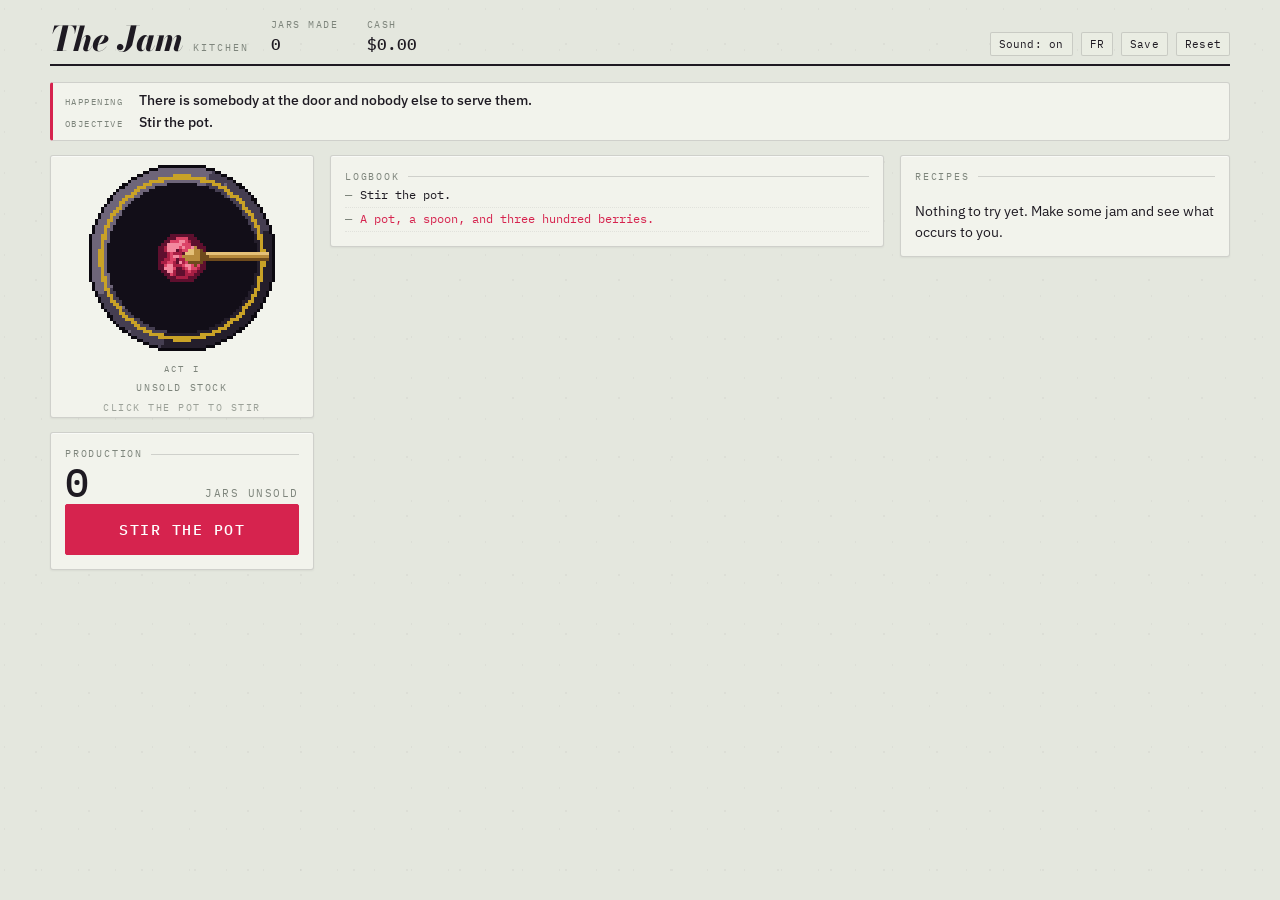
==== commit b8fd8bb5: "Make the choices matter: a fork in kind, and doors that close Two gaps the PO has raised twice, both" ====
--- a/index.html
+++ b/index.html
@@ -20,6 +20,7 @@
   <div class="bar-slot" id="slotCash"><small>Cash</small><b id="barCash">$0.00</b></div>
   <div class="bar-slot hidden" id="slotJars"><small>Jars in hand</small><b id="barJars">0</b></div>
   <div class="bar-slot hidden" id="slotTaste"><small>Taste</small><b id="barTaste">0</b></div>
+  <div class="bar-slot hidden" id="slotHouse"><small>House</small><b id="barHouse">—</b></div>
   <div class="bar-slot hidden" id="slotMatter"><small>Unpicked mass</small><b id="barMatter">—</b></div>
   <div class="bar-right">
     <button class="ghost" id="soundBtn" type="button">Sound: on</button>
--- a/style.css
+++ b/style.css
@@ -451,6 +451,30 @@
 @keyframes shake{0%,100%{transform:translateX(0)}20%{transform:translateX(-5px)}
   40%{transform:translateX(5px)}60%{transform:translateX(-3px)}80%{transform:translateX(3px)}}
 button.holding{background:var(--ink);color:var(--card)}
+
+/* ---------- a purchase has to land ----------
+   Cookie Clicker's shop list pops and lights when you buy from it; ours
+   changed a number and said nothing. */
+button.bought{animation:bought .3s cubic-bezier(.3,1.5,.4,1)}
+@keyframes bought{
+  0%{transform:scale(1)}
+  35%{transform:scale(1.07);background:var(--boil);border-color:var(--boil);color:#fff}
+  100%{transform:scale(1)}}
+
+/* a recipe crossing into reach announces itself once, then stops */
+.recipe.lit{animation:recipeLit 1.1s ease-out}
+@keyframes recipeLit{
+  0%{box-shadow:0 0 0 0 var(--boil);border-color:var(--boil)}
+  25%{box-shadow:0 0 0 3px var(--glass);border-color:var(--boil)}
+  100%{box-shadow:0 0 0 0 transparent}}
+/* and an affordable one stays marked, quietly */
+.recipe.afford{border-left:3px solid var(--boil)}
+/* a recipe that closes a door says so, and looks like a fork */
+.recipe.forked{border-style:solid;border-color:var(--sugar)}
+.recipe.forked.afford{border-left-color:var(--sugar)}
+.r-xor{font-family:"IBM Plex Mono",monospace;font-size:10px;letter-spacing:.02em;
+  color:var(--sugar);margin-top:5px}
+.recipe:hover:not(:disabled) .r-xor{color:inherit;opacity:.85}
 
 /* ---------- tooltips ---------- */
 #tip{position:fixed;z-index:210;max-width:300px;background:var(--ink);color:var(--card);
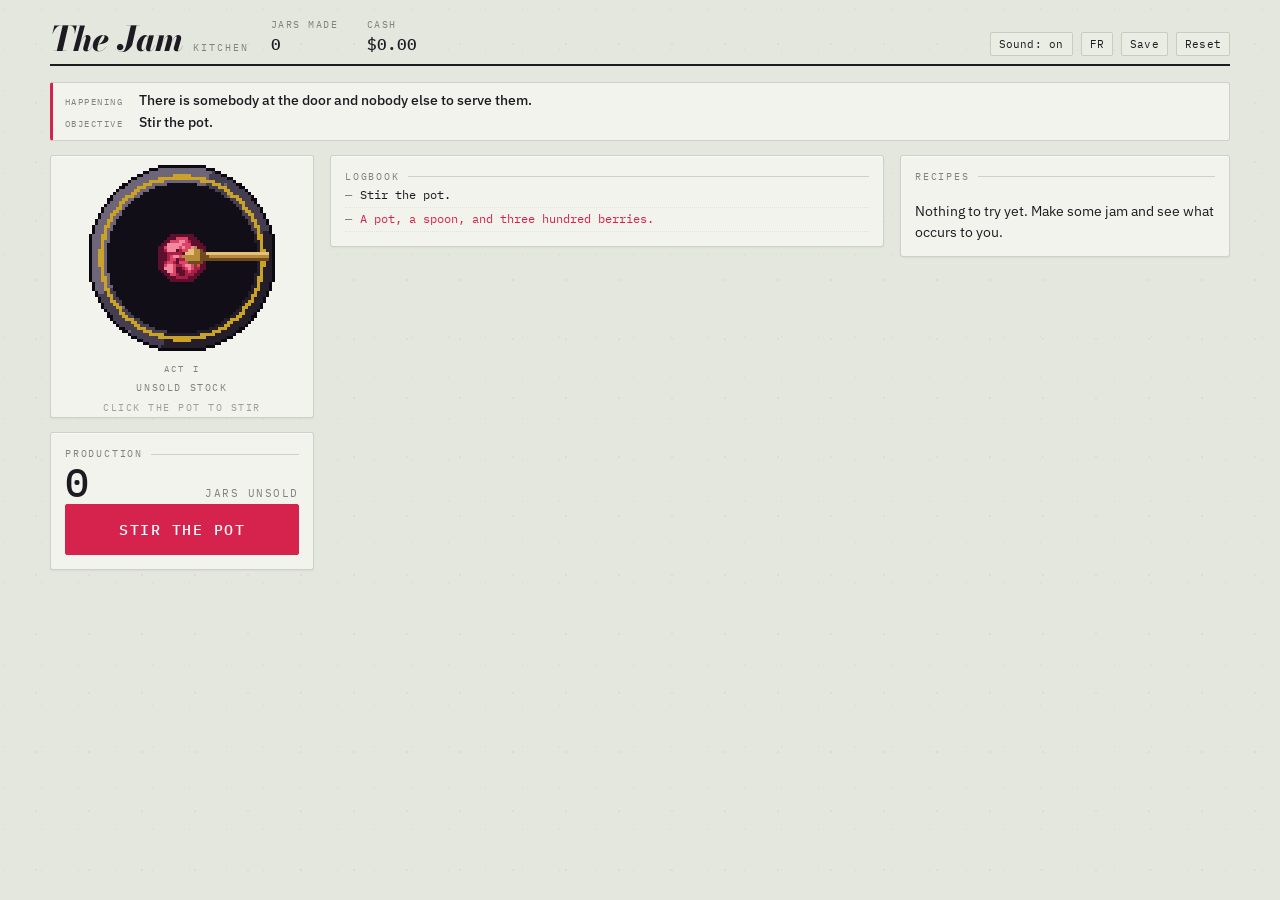
==== commit afaae559: "Play the game in a browser, and fix the four things that fell out Nobody had ever watched Acts II or" ====
--- a/index.html
+++ b/index.html
@@ -224,6 +224,7 @@
       <div class="kicker">The palate</div>
       <div class="headline"><span class="n" id="insp">0</span><span class="u">inspiration</span></div>
       <div class="meter"><i id="inspBar" style="width:0%"></i></div>
+      <p class="r-desc" id="inspWhy" style="margin:5px 0 0;font-size:11px"></p>
       <div class="readout primary hidden" id="rCreativity"><span>Creativity</span><b id="creativity">0</b></div>
       <div class="readout primary" style="margin-top:6px"><span>Unspent taste</span><b id="taste">0</b></div>
       <div class="meter thin"><i id="tasteBar" style="width:0%"></i></div>
--- a/style.css
+++ b/style.css
@@ -343,11 +343,14 @@
 .fork:hover span,.fork:hover small{color:inherit;opacity:.85}
 
 /* ---------- recipe notices ---------- */
-#notice{position:fixed;top:64px;right:18px;z-index:120;width:min(320px,calc(100vw - 28px));
+/* It used to sit top-right, directly on top of the recipe list — so the
+   notice announcing a recipe covered the recipe. Centred instead. */
+#notice{position:fixed;top:14px;left:50%;z-index:120;width:min(340px,calc(100vw - 28px));
   background:var(--card);border:1px solid var(--rule);border-left:3px solid var(--boil);
-  box-shadow:0 8px 24px rgba(0,0,0,.14);padding:9px 12px;opacity:0;transform:translateY(-6px);
+  box-shadow:0 8px 24px rgba(0,0,0,.18);padding:9px 12px;opacity:0;
+  transform:translate(-50%,-10px);
   pointer-events:none;transition:opacity .22s ease,transform .22s ease}
-#notice.show{opacity:1;transform:none}
+#notice.show{opacity:1;transform:translate(-50%,0)}
 #notice .k{font:9px/1 "IBM Plex Mono",monospace;letter-spacing:.15em;text-transform:uppercase;
   color:var(--steel);margin-bottom:4px}
 #notice .t{font:12.5px/1.4 "Bodoni Moda",serif}
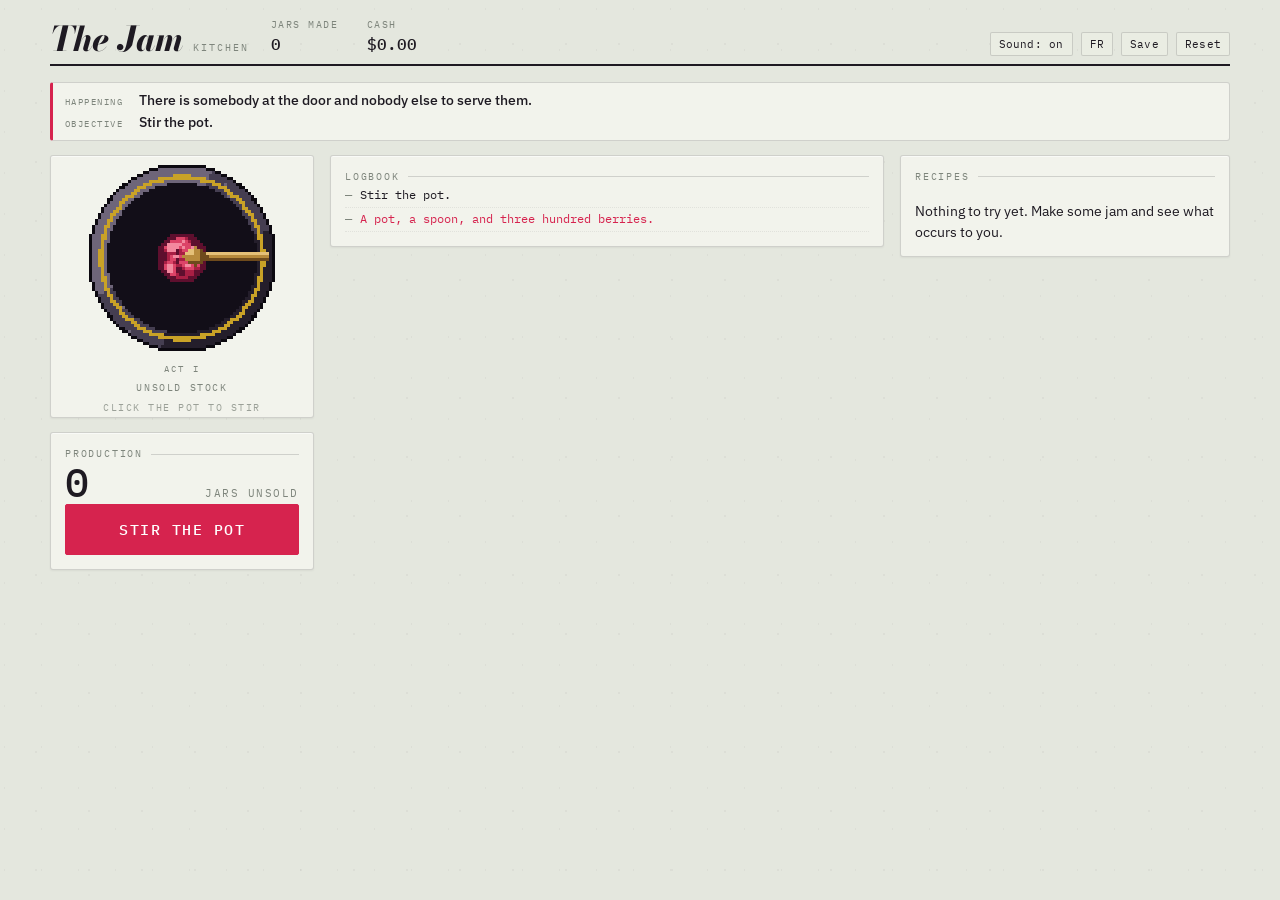
==== commit 7253a05e: "fix: the selling ladder stops dying, and the readouts stop lying Five items from the desktop feedbac" ====
--- a/index.html
+++ b/index.html
@@ -73,23 +73,26 @@
     </div>
 
     <div class="panel hidden" id="pSell">
-      <div class="kicker">The door</div>
-      <div class="readout big"><span>Waiting to buy</span><b id="doorCount">0</b></div>
-      <div class="queue" id="doorQueue" aria-hidden="true"></div>
-      <p class="r-desc" id="doorWhy" style="margin:2px 0 7px;font-size:11px"></p>
-      <button id="sellBtn" type="button" style="width:100%">Sell a jar</button>
-      <div class="readout" style="margin-top:9px"><span>Sold by hand</span><b id="soldByHand">0</b></div>
+      <div id="doorHalf">
+        <div class="kicker">The door</div>
+        <div class="readout big"><span>Waiting to buy</span><b id="doorCount">0</b></div>
+        <div class="queue" id="doorQueue" aria-hidden="true"></div>
+        <button id="sellBtn" type="button" style="width:100%">Sell a jar</button>
+        <p class="r-desc" id="doorWhy" style="margin:7px 0 0;font-size:11px"></p>
+        <div class="readout" style="margin-top:9px"><span>Sold by hand</span><b id="soldByHand">0</b></div>
+        <div class="readout sub"><span>Gave up waiting</span><b id="walkedOff">0</b></div>
+      </div>
+      <div class="kicker hidden" id="sellKicker">Selling</div>
       <div class="readout"><span>Sold without you</span><b id="soldAuto">0</b></div>
-      <div class="readout sub"><span>Gave up waiting</span><b id="walkedOff">0</b></div>
       <div class="hidden" id="pSellers" style="margin-top:10px">
         <div class="readout"><span>Sellers</span><b id="sellerCount">0</b></div>
         <div class="readout"><span>Shops</span><b id="shopCount">0</b></div>
         <div class="readout"><span>Sellers reach</span><b id="reachPct">8%</b></div>
-        <p class="r-desc" id="reachWhy" style="margin:4px 0 0;font-size:11px"></p>
         <div class="row" style="margin-top:6px">
           <button id="hireSeller" type="button"><span data-i18n>Hire</span> · <span id="sellerCost">$45</span></button>
           <button id="openShop" class="hidden" type="button"><span data-i18n>Shop</span> · <span id="shopCost">$3,200</span></button>
         </div>
+        <p class="r-desc" id="reachWhy" style="margin:6px 0 0;font-size:11px"></p>
       </div>
     </div>
 
@@ -217,6 +220,7 @@
         <div class="kicker" style="margin-bottom:5px">Word of mouth</div>
         <div class="readout"><span>Level</span><b id="mktLevel">1</b></div>
         <div class="row" style="margin-top:6px"><button id="buyMkt" type="button"><span data-i18n>Spread the word</span> · <span id="mktCost">$100</span></button></div>
+        <p class="r-desc" id="mktWhy" style="margin:6px 0 0;font-size:11px"></p>
       </div>
     </div>
 
@@ -268,7 +272,7 @@
     <div class="panel hidden" id="pTasting">
       <div class="kicker">Blind tasting</div>
       <div class="readout"><span>Panels held</span><b id="tRuns">0</b></div>
-      <div class="readout"><span>Inspiration won</span><b id="tWon">0</b></div>
+      <div class="readout"><span>Inspiration, net of stakes</span><b id="tWon">0</b></div>
       <div class="row" style="margin:6px 0">
         <button id="tRun" type="button">Hold a panel · 1,000</button>
         <button id="tStrat" class="ghost" type="button">Your palate: EVEN</button>
@@ -296,6 +300,7 @@
       <div class="kicker">Spore design</div>
       <div class="readout"><span>Unallocated trust</span><b id="allocFree">0</b></div>
       <div id="allocRows" style="margin-top:6px"></div>
+      <p class="r-desc" id="allocWhy" style="margin:7px 0 0;font-size:11px"></p>
     </div>
 
     <div class="panel hidden" id="pCombat">
--- a/style.css
+++ b/style.css
@@ -206,6 +206,54 @@
   padding:7px 10px;cursor:pointer;text-transform:uppercase;
   transition:background .12s,color .12s,transform .05s,opacity .2s;
 }
+
+/* The footer controls are 24px tall, well under the 44px a finger needs.
+   The visual identity is fixed and liked, so the box stays exactly as it
+   is and only the *hit area* grows, using a transparent pseudo-element
+   that reaches beyond the border. */
+@media (max-width:560px){
+  #soundBtn,#langBtn,#saveBtn,#resetBtn{position:relative}
+  #soundBtn::after,#langBtn::after,#saveBtn::after,#resetBtn::after{
+    content:'';position:absolute;left:0;right:0;top:-10px;bottom:-10px}
+}
+
+/* ---------- spam-tapping on a phone ----------
+   This is a game you tap fast. On a touch screen a fast double tap is a
+   zoom gesture, so spamming the pot or a stepper made the page lurch in
+   and out — reported on an actual phone, 2026-08-20.
+
+   `touch-action:manipulation` tells the browser this element will never
+   need double-tap-to-zoom, so the gesture is dropped and the tap is
+   delivered immediately. Pinch-to-zoom on the page is UNTOUCHED, which
+   is why this is the fix rather than `user-scalable=no` in the viewport
+   tag: that would disable zoom for everyone and fail WCAG 1.4.4.
+
+   The other two kill the artefacts of tapping the same spot repeatedly:
+   iOS raising the text-selection magnifier over a button's label, and
+   the grey flash Android paints on every tap. */
+/* page-wide, because a fast tap that lands between two buttons was
+   still a double tap on the panel behind them. This drops ONLY
+   double-tap-to-zoom; pinch-to-zoom keeps working everywhere, so text
+   can still be enlarged and WCAG 1.4.4 holds. */
+html,body{touch-action:manipulation}
+
+/* Spam-clicking a button with a DESKTOP mouse drags a text selection across
+   whatever sits under the cursor between clicks — reported 2026-08-20:
+   "spam clicking on buttons on desktop selects the text below buttons."
+   The per-control rule below was not enough, because the selection starts
+   on the button and ENDS on the paragraph beneath it. So the game chrome
+   is unselectable as a class, and the places a player might legitimately
+   want to copy text out of are opted back in. */
+body{-webkit-user-select:none;user-select:none}
+#log,#cbLog,#recipeList,#endWrap{-webkit-user-select:text;user-select:text}
+
+button, .fork, #potCanvas, #stirBtn, .chip, .alloc, .stepper,
+#intensityRow, #exStakeRow, .sugarband{
+  touch-action:manipulation;
+  -webkit-tap-highlight-color:transparent;
+  -webkit-user-select:none;
+  user-select:none;
+}
 button:hover:not(:disabled){background:var(--ink);color:var(--card)}
 button:active:not(:disabled){transform:translateY(1px)}
 button:disabled{opacity:.34;cursor:default;border-color:var(--rule)}
@@ -282,6 +330,10 @@
 .rank{display:flex;justify-content:space-between;font-family:"IBM Plex Mono",monospace;font-size:11px;padding:1px 0}
 
 /* ---------- probe / spore sliders ---------- */
+.alloc-item{padding:5px 0;border-bottom:1px solid var(--rule)}
+.alloc-item:last-child{border-bottom:0}
+.alloc-what,.alloc-fx{display:block;font-style:normal;font-size:10px;line-height:1.35;color:var(--steel)}
+.alloc-fx{font-family:"IBM Plex Mono",monospace;opacity:.85;margin-top:1px}
 .alloc{display:flex;align-items:center;gap:8px;padding:2px 0}
 .alloc span{font-size:11px;flex:1;color:var(--steel)}
 .alloc b{font-family:"IBM Plex Mono",monospace;font-size:13px;width:22px;text-align:right}
@@ -327,9 +379,39 @@
   #potCanvas{width:128px;height:128px}
 }
 
+/* Reduced motion removes the movement, never the feedback.
+   The blanket rule below used to run alone, which collapsed every
+   animation in the game to 1ms: the floating numbers, the splash, the
+   bumps and the pot's reaction all still fired and none of them were
+   visible. A player with this setting had no feedback layer at all.
+   So each cue keeps its timing and its meaning here, and expresses it
+   with opacity or colour instead of with motion. */
 @media (prefers-reduced-motion:reduce){
   *,*::before,*::after{animation-duration:.001s !important;transition-duration:.001s !important}
-}
+
+  .floater{animation:floatStill 1.15s ease-out forwards !important}
+  .splat{animation:splatStill .5s ease-out forwards !important}
+  .bump{animation:bumpStill .34s ease-out !important}
+  .bump-bad{animation:bumpBadStill .34s ease-out !important}
+  .shake{animation:shakeStill .34s ease-out !important}
+  #potCanvas.hit{animation:potHitStill .26s ease-out !important}
+  #flash.on.bad{animation:flashBad .42s ease-out !important}
+  #flash.on.good{animation:flashGood .42s ease-out !important}
+  button.bought{animation:boughtStill .5s ease-out !important}
+  /* already motionless -- colour and opacity only -- so it survives intact */
+  .sugarband.lit{animation:bandLit .5s ease-out !important}
+  .sugarband.lit i{animation:bandFill .5s ease-out !important}
+}
+
+/* the still forms: same duration, same meaning, no movement */
+@keyframes floatStill{0%{opacity:0}12%{opacity:1}70%{opacity:1}100%{opacity:0}}
+@keyframes splatStill{0%{opacity:.9}100%{opacity:0}}
+@keyframes bumpStill{0%,100%{color:inherit}35%{color:var(--damson)}}
+@keyframes bumpBadStill{0%,100%{color:inherit}35%{color:var(--boil)}}
+@keyframes shakeStill{0%,100%{box-shadow:none}
+  30%,70%{box-shadow:inset 0 0 0 2px var(--boil)}}
+@keyframes potHitStill{0%,100%{filter:none}40%{filter:brightness(1.16)}}
+@keyframes boughtStill{0%{opacity:.45}100%{opacity:1}}
 
 /* ---------- forks ---------- */
 .fork-grid{display:grid;gap:8px;margin-top:9px}
@@ -351,6 +433,15 @@
   transform:translate(-50%,-10px);
   pointer-events:none;transition:opacity .22s ease,transform .22s ease}
 #notice.show{opacity:1;transform:translate(-50%,0)}
+/* On a phone the banner is nearly the whole width, so anchored to the top
+   it sat straight on the title, the jar count, the cash and the footer
+   buttons -- it hid the two numbers the game is about. Seen on a real
+   phone screenshot, 2026-08-20. Low on the screen it is also nearer the
+   thumb. It clears the toast, which sits at bottom:22px. */
+@media (max-width:560px){
+  #notice{top:auto;bottom:80px;transform:translate(-50%,10px)}
+  #notice.show{transform:translate(-50%,0)}
+}
 #notice .k{font:9px/1 "IBM Plex Mono",monospace;letter-spacing:.15em;text-transform:uppercase;
   color:var(--steel);margin-bottom:4px}
 #notice .t{font:12.5px/1.4 "Bodoni Moda",serif}
@@ -557,6 +648,15 @@
 .sugarband b{position:absolute;top:-1px;bottom:-1px;width:2px;background:var(--ink);
   transition:left .18s ease}
 .sugarband.on i{opacity:.5}
+/* the moment the dial crosses into the band the crowd will accept.
+   One flare, on the band itself, so the eye goes to the thing that
+   changed meaning rather than to the number. */
+.sugarband.lit{animation:bandLit .5s ease-out}
+.sugarband.lit i{animation:bandFill .5s ease-out}
+@keyframes bandLit{0%{box-shadow:inset 0 0 0 0 var(--damson)}
+  30%{box-shadow:inset 0 0 0 2px var(--damson)}
+  100%{box-shadow:inset 0 0 0 0 var(--damson)}}
+@keyframes bandFill{0%{opacity:.5}35%{opacity:.92}100%{opacity:.5}}
 
 /* ---------- orchard controls ---------- */
 #intensityRow button{flex:1;text-transform:none;letter-spacing:0;font-size:11.5px}
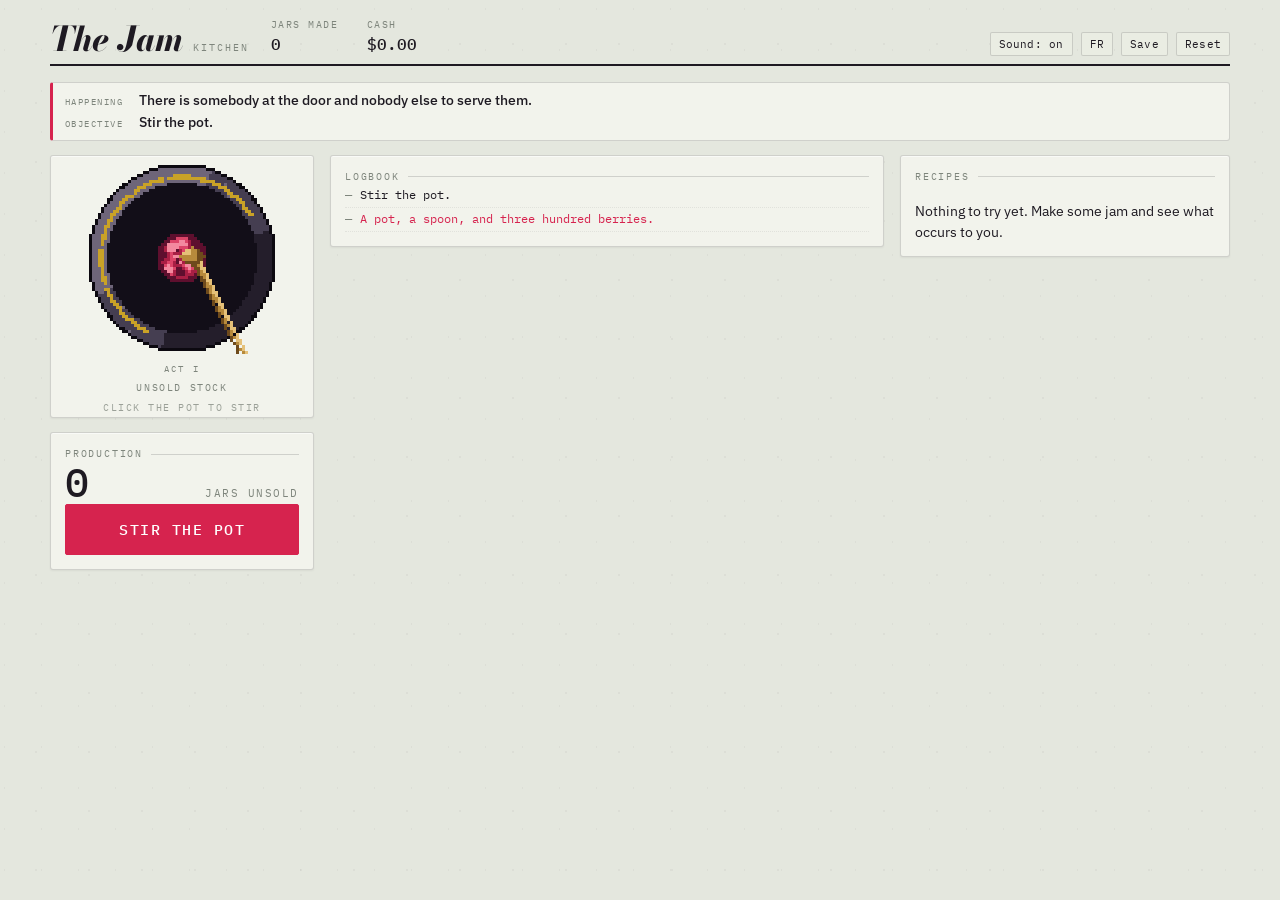
==== commit a022b790: "feat: the juice pass, done properly this time "you said you juicefiyed this version, I don't see it," ====
--- a/index.html
+++ b/index.html
@@ -328,6 +328,18 @@
   </div>
 </div>
 
+<!-- The larder running dry stops the only verb in the game, and the fruit
+     panel is halfway down the page: "first the larden is only visible when
+     scrolling the page, thus my request". So the alarm is pinned to the
+     viewport, it carries the way out with it, and the rest of the room
+     goes cold behind it. -->
+<div id="alarm" class="hidden" role="status" aria-live="assertive">
+  <div class="alarm-in">
+    <b class="alarm-t">The larder is empty</b>
+    <span class="alarm-s">The pot is off. Nothing is being made, and nothing is being sold.</span>
+    <button id="alarmBuy" type="button"><span data-i18n>Buy a crate</span> · <span id="alarmCost">$18.00</span></button>
+  </div>
+</div>
 <div id="flash" aria-hidden="true"></div>
 <div id="tip" role="tooltip"></div>
 <div id="notice" role="status" aria-live="polite"></div>
--- a/style.css
+++ b/style.css
@@ -176,9 +176,16 @@
 }
 #potCanvas:hover{transform:scale(1.03)}
 #potCanvas:focus-visible{outline:2px solid var(--boil);outline-offset:6px;border-radius:50%}
-#potCanvas.hit{animation:potHit .26s cubic-bezier(.3,1.5,.4,1)}
-@keyframes potHit{0%{transform:scale(1)}30%{transform:scale(1.075)}
-  64%{transform:scale(.98)}100%{transform:scale(1)}}
+/* squash on the press, stretch on the release, settle. A uniform 7.5%
+   scale reads as a button; a body that deforms reads as a thing that was
+   struck, which is the entire point of the pot being the click target. */
+#potCanvas.hit{animation:potHit .30s cubic-bezier(.3,1.5,.4,1)}
+@keyframes potHit{
+  0%{transform:scale(1,1)}
+  16%{transform:scale(1.10,.90)}
+  44%{transform:scale(.955,1.05)}
+  72%{transform:scale(1.022,.985)}
+  100%{transform:scale(1,1)}}
 .pot-mark{font-family:"IBM Plex Mono",monospace;color:var(--steel);
   font-size:9px;letter-spacing:.24em;text-align:center;margin-top:2px}
 .vessel-hint{font-size:9.5px;letter-spacing:.16em;text-transform:uppercase;color:var(--steel);
@@ -389,7 +396,10 @@
 @media (prefers-reduced-motion:reduce){
   *,*::before,*::after{animation-duration:.001s !important;transition-duration:.001s !important}
 
-  .floater{animation:floatStill 1.15s ease-out forwards !important}
+  /* the still forms keep the anchoring the moving ones rely on: a
+     cursor-spawned floater is centred on the cursor either way */
+  .floater{animation:floatStill 1.3s ease-out forwards !important}
+  .floater.at-point{animation:floatStillPoint 1.3s ease-out forwards !important}
   .splat{animation:splatStill .5s ease-out forwards !important}
   .bump{animation:bumpStill .34s ease-out !important}
   .bump-bad{animation:bumpBadStill .34s ease-out !important}
@@ -404,7 +414,10 @@
 }
 
 /* the still forms: same duration, same meaning, no movement */
-@keyframes floatStill{0%{opacity:0}12%{opacity:1}70%{opacity:1}100%{opacity:0}}
+@keyframes floatStill{0%{opacity:0}12%{opacity:1}72%{opacity:1}100%{opacity:0}}
+@keyframes floatStillPoint{0%{opacity:0;transform:translateX(-50%)}
+  12%{opacity:1;transform:translateX(-50%)}72%{opacity:1;transform:translateX(-50%)}
+  100%{opacity:0;transform:translateX(-50%)}}
 @keyframes splatStill{0%{opacity:.9}100%{opacity:0}}
 @keyframes bumpStill{0%,100%{color:inherit}35%{color:var(--damson)}}
 @keyframes bumpBadStill{0%,100%{color:inherit}35%{color:var(--boil)}}
@@ -512,21 +525,56 @@
 #objective b{font:500 13.5px/1.4 "IBM Plex Sans",sans-serif}
 
 /* ---------- floating numbers ---------- */
-.floater{position:fixed;z-index:200;pointer-events:none;font-family:"IBM Plex Mono",monospace;
-  font-size:16px;font-weight:500;animation:floatUp 1.25s cubic-bezier(.2,.7,.3,1) forwards;
-  text-shadow:0 1px 2px rgba(0,0,0,.25)}
+/* A floater has to be readable over a cream panel AND over the inside of
+   the pot, which is nearly black. So the glyphs carry a ring of page
+   colour: eight offsets is the cheap, reliable way to do an outline on
+   HTML text, and it costs nothing to paint. Reported 2026-08-20: "the +x
+   when clicking the pot that is almost not visible."
+
+   Anchored by its LEFT edge by default, because feel.js measures the
+   width and decides which side of the source node it can fit on. Only
+   the cursor-spawned ones are centred. */
+.floater{position:fixed;z-index:200;pointer-events:none;white-space:nowrap;
+  font-family:"IBM Plex Mono",monospace;font-variant-numeric:tabular-nums;
+  font-size:17px;font-weight:600;letter-spacing:-.01em;color:var(--ink);
+  animation:floatUp 1.35s cubic-bezier(.16,.84,.3,1) forwards;
+  text-shadow:
+    0 0 3px var(--card), 1.6px 0 0 var(--card), -1.6px 0 0 var(--card),
+    0 1.6px 0 var(--card), 0 -1.6px 0 var(--card),
+    1.2px 1.2px 0 var(--card), -1.2px 1.2px 0 var(--card),
+    1.2px -1.2px 0 var(--card), -1.2px -1.2px 0 var(--card),
+    0 2px 5px rgba(0,0,0,.28)}
+.floater.at-point{transform-origin:50% 50%}
 .floater.good{color:var(--damson)}
 .floater.bad{color:var(--boil)}
+/* the three tiers. Loudness encodes WHICH KIND of thing happened, not how
+   much of it — po-rule 11. */
+.floater.dim{font-size:13px;font-weight:500;opacity:.72}
+.floater.big{font-size:29px;font-weight:600;letter-spacing:-.02em;
+  animation-duration:1.7s}
+.floater.huge{font-size:40px;font-weight:600;letter-spacing:-.03em;
+  animation-duration:2.1s}
+
 .splat{position:fixed;width:6px;height:6px;border-radius:50%;background:var(--jar-a);
   pointer-events:none;z-index:60;transform:translate(-50%,-50%);animation:splat .6s ease-out forwards}
 @keyframes splat{0%{opacity:1;transform:translate(-50%,-50%) scale(var(--s,1))}
   100%{opacity:0;transform:translate(calc(-50% + var(--dx)),calc(-50% + var(--dy))) scale(.2)}}
 
+/* A short arc, not a straight climb: out and up, decelerating, drifting
+   sideways by a per-floater amount so a run of them fans out. */
 @keyframes floatUp{
-  0%{opacity:0;transform:translate(-50%,0) scale(.8)}
-  15%{opacity:1;transform:translate(-50%,-8px) scale(1.12)}
-  100%{opacity:0;transform:translate(-50%,-52px) scale(1)}
-}
+  0%{opacity:0;transform:translate(0,6px) scale(.72)}
+  14%{opacity:1;transform:translate(calc(var(--drift) * .25),-10px) scale(1.14)}
+  40%{opacity:1;transform:translate(calc(var(--drift) * .6),-30px) scale(1)}
+  100%{opacity:0;transform:translate(var(--drift),-62px) scale(.94)}
+}
+@keyframes floatUpPoint{
+  0%{opacity:0;transform:translate(-50%,6px) scale(.72)}
+  14%{opacity:1;transform:translate(calc(-50% + var(--drift) * .25),-14px) scale(1.2)}
+  40%{opacity:1;transform:translate(calc(-50% + var(--drift) * .6),-36px) scale(1.02)}
+  100%{opacity:0;transform:translate(calc(-50% + var(--drift)),-72px) scale(.94)}
+}
+.floater.at-point{animation-name:floatUpPoint}
 
 /* ---------- hit reactions ---------- */
 #flash{position:fixed;inset:0;pointer-events:none;z-index:150;opacity:0}
@@ -662,3 +710,51 @@
 #intensityRow button{flex:1;text-transform:none;letter-spacing:0;font-size:11.5px}
 .readout.warn b{color:var(--boil);font-weight:500}
 #blightBox{border:1px solid var(--boil);border-radius:3px;padding:8px 9px;background:var(--glass)}
+
+/* ---------- the larder alarm ----------------------------------------
+   The stamp on the fruit card was the right idea in the wrong place, and
+   too quiet by half. Reported 2026-08-20: "the larden is only visible when
+   scrolling the page, thus my request, and your little 'stamp looking'
+   warning is not juicy at all, I expect something dramatic, 'all hell
+   break loose we are out of fruit, we cannot produce' is more like it."
+
+   So the alarm is pinned to the viewport rather than to a card, it carries
+   the way out inside it so nobody has to go looking, and the whole room
+   drains of colour behind it — because that is literally what has
+   happened: nothing is being made, so nothing has any colour left.
+
+   Dramatic, not cartoon (po-rule 8). No strobe: the band breathes at
+   about one cycle a second, well under the three-flashes-per-second
+   threshold, and the sentence carries the meaning on its own for anyone
+   who cannot see the red. */
+#alarm{position:fixed;left:0;right:0;top:0;z-index:400;pointer-events:none;
+  background:var(--boil);color:#fff;
+  box-shadow:0 10px 34px rgba(214,35,78,.34),0 0 0 100vmax rgba(214,35,78,.05);
+  animation:alarmIn .34s cubic-bezier(.2,1.5,.4,1) both}
+#alarm.hidden{display:none}
+#alarm .alarm-in{max-width:1180px;margin:0 auto;padding:10px 16px;
+  display:flex;align-items:baseline;gap:14px;flex-wrap:wrap}
+#alarm .alarm-t{font-family:"IBM Plex Mono",monospace;font-size:14px;font-weight:600;
+  letter-spacing:.22em;text-transform:uppercase;white-space:nowrap;
+  animation:alarmBreath 1.15s ease-in-out infinite}
+#alarm .alarm-s{font-size:12.5px;opacity:.92;flex:1 1 240px;min-width:0}
+#alarm button{pointer-events:auto;background:#fff;color:var(--boil);
+  border-color:#fff;font-weight:600;flex:0 0 auto}
+#alarm button:hover:not(:disabled){background:var(--ink);border-color:var(--ink);color:#fff}
+#alarm button:disabled{opacity:.55}
+@keyframes alarmIn{from{transform:translateY(-100%)}to{transform:none}}
+@keyframes alarmBreath{0%,100%{opacity:1}50%{opacity:.62}}
+
+/* the room goes cold. The band is fixed, so the page is pushed down out
+   from under it rather than having its top bar covered by it. */
+body{transition:padding-top .3s ease}
+body.dry{padding-top:74px}
+header,#objective,.stage{transition:filter .8s ease}
+body.dry header,body.dry #objective,body.dry .stage{filter:saturate(.1) contrast(.93)}
+body.dry #buyFruit{box-shadow:0 0 0 2px var(--boil)}
+
+@media (prefers-reduced-motion:reduce){
+  #alarm{animation:none !important}
+  #alarm .alarm-t{animation:none !important}
+  body,header,#objective,.stage{transition:none !important}
+}
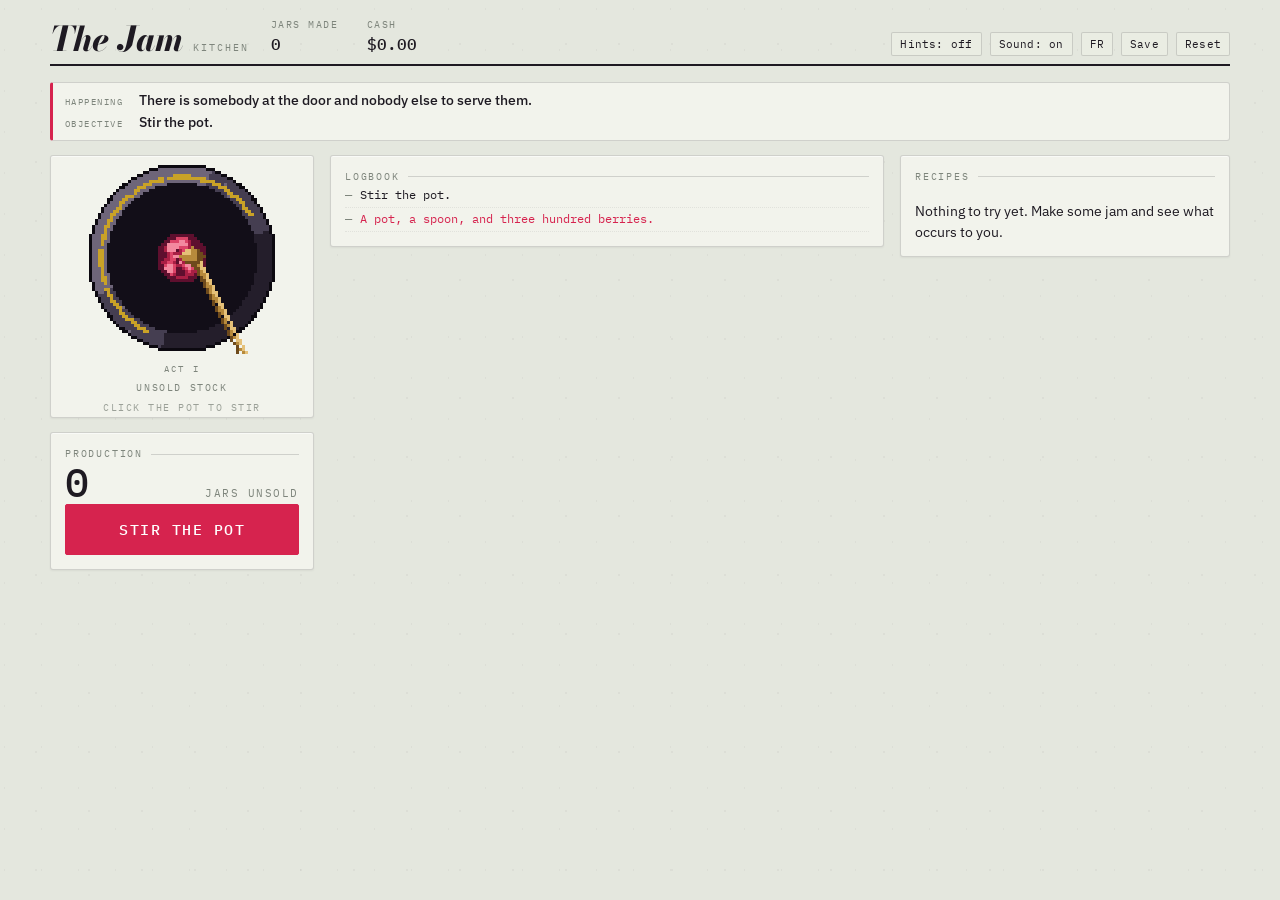
==== commit fbc21e6a: "feat: hints behind a switch, and a desktop layout that uses the screen Two requests from the desktop" ====
--- a/index.html
+++ b/index.html
@@ -23,6 +23,8 @@
   <div class="bar-slot hidden" id="slotHouse"><small>House</small><b id="barHouse">—</b></div>
   <div class="bar-slot hidden" id="slotMatter"><small>Unpicked mass</small><b id="barMatter">—</b></div>
   <div class="bar-right">
+    <button class="ghost hidden" id="i18nFlag" type="button">EN ×0</button>
+    <button class="ghost" id="hintBtn" type="button">Hints: off</button>
     <button class="ghost" id="soundBtn" type="button">Sound: on</button>
     <button class="ghost" id="langBtn" type="button">FR</button>
     <button class="ghost" id="saveBtn" type="button">Save</button>
@@ -111,7 +113,7 @@
     <!-- ACT II -->
     <div class="panel hidden" id="pOrchard">
       <div class="kicker">The orchard</div>
-      <p class="r-desc" style="margin:0 0 8px">Money is over. Jars are the currency now, and the machinery is built out of them. Pickers bring the orchard in as fruit, the pans set fruit into jam, the lines put jam into jars.</p>
+      <p class="r-desc hint" style="margin:0 0 8px">Money is over. Jars are the currency now, and the machinery is built out of them. Pickers bring the orchard in as fruit, the pans set fruit into jam, the lines put jam into jars.</p>
       <div class="pipe" id="oPipe">
         <div class="pipe-stage" id="pipePickBox"><small>Picking</small><b id="pipePick">0</b><i>orchard into fruit</i></div>
         <div class="pipe-arrow">&#8594;</div>
@@ -144,7 +146,7 @@
 
     <div class="panel hidden" id="pDrones">
       <div class="kicker">Machinery</div>
-      <p class="r-desc" style="margin:0 0 8px;font-size:11px">Every machine costs jars, and each one costs more than the last. Build the stage that is holding the others up.</p>
+      <p class="r-desc hint" style="margin:0 0 8px;font-size:11px">Every machine costs jars, and each one costs more than the last. Build the stage that is holding the others up.</p>
       <div class="readout"><span>Pickers</span><b id="dPickers">0</b></div>
       <div class="row" style="margin:4px 0 8px"><button id="buyPicker" type="button">Build picker</button><button id="buyPicker10" class="ghost" type="button">×10</button></div>
       <div class="readout"><span>Setting pans</span><b id="dPressers">0</b></div>
@@ -153,7 +155,7 @@
       <div class="row" style="margin:4px 0 8px"><button id="buyFactory" type="button">Build line</button><button id="buyFactory10" class="ghost" type="button">×10</button></div>
       <div class="readout"><span>Vats</span><b id="dVats">0</b></div>
       <div class="row" style="margin:4px 0 0"><button id="buyVat" type="button">Vat</button></div>
-      <p class="r-desc" style="margin:7px 0 0;font-size:11px">A vat is room to be out of step. What waits between two stages spoils; a vat lets far more of it wait.</p>
+      <p class="r-desc hint" style="margin:7px 0 0;font-size:11px">A vat is room to be out of step. What waits between two stages spoils; a vat lets far more of it wait.</p>
     </div>
 
     <div class="panel hidden" id="pPower">
@@ -233,19 +235,19 @@
       <div class="readout primary" style="margin-top:6px"><span>Unspent taste</span><b id="taste">0</b></div>
       <div class="meter thin"><i id="tasteBar" style="width:0%"></i></div>
       <div class="readout sub"><span>Next taste at</span><b id="tasteNext">—</b></div>
-      <p class="r-desc" style="margin-top:6px;font-size:11px">Taste is earned by making jam. Every milestone of total jars made earns one, and it is spent on an oven or a notebook.</p>
+      <p class="r-desc hint" style="margin-top:6px;font-size:11px">Taste is earned by making jam. Every milestone of total jars made earns one, and it is spent on an oven or a notebook.</p>
       <div class="row" style="margin-top:8px">
         <button id="buyOven" type="button"><span data-i18n>Oven</span> · <span id="ovens">1</span></button>
         <button id="buyCellar" type="button"><span data-i18n>Notebook</span> · <span id="cellars">1</span></button>
       </div>
-      <p class="r-desc" style="margin-top:7px;font-size:11px">Ovens make inspiration. Notebooks decide how much you can hold before it spills — and what spills becomes creativity.</p>
+      <p class="r-desc hint" style="margin-top:7px;font-size:11px">Ovens make inspiration. Notebooks decide how much you can hold before it spills — and what spills becomes creativity.</p>
     </div>
 
     <div class="panel hidden" id="pCulture">
       <div class="kicker">The Setting Point</div>
       <div class="chips" id="chips"></div>
       <div class="row"><button id="readCulture" type="button">Test the set</button></div>
-      <p class="r-desc" style="margin-top:7px;font-size:11px">A blob on a cold saucer. Push it with a finger: if it wrinkles, it has set. Test as often as you like — read the swing right and you learn something, read it wrong and it costs you.</p>
+      <p class="r-desc hint" style="margin-top:7px;font-size:11px">A blob on a cold saucer. Push it with a finger: if it wrinkles, it has set. Test as often as you like — read the swing right and you learn something, read it wrong and it costs you.</p>
     </div>
 
     <div class="panel hidden" id="pExchange">
@@ -293,7 +295,7 @@
         <button id="swPlay" class="ghost" type="button">Play</button>
         <button id="swSync" type="button">Synchronise</button>
       </div>
-      <p class="r-desc" style="margin-top:7px;font-size:11px">Bored bees leave. Overworked bees leave faster. Somewhere in between they hum, and the humming is useful.</p>
+      <p class="r-desc hint" style="margin-top:7px;font-size:11px">Bored bees leave. Overworked bees leave faster. Somewhere in between they hum, and the humming is useful.</p>
     </div>
 
     <div class="panel hidden" id="pAlloc">
--- a/style.css
+++ b/style.css
@@ -758,3 +758,59 @@
   #alarm .alarm-t{animation:none !important}
   body,header,#objective,.stage{transition:none !important}
 }
+
+/* the untranslated-string counter. Present only when there is a bug to
+   report, which makes it a defect indicator rather than chrome. */
+#i18nFlag{border-color:var(--boil);color:var(--boil);font-weight:600}
+#i18nFlag:hover{background:var(--boil);border-color:var(--boil);color:#fff}
+
+/* ---------- hints ----------
+   Off by default, at the PO's request: "lets not make those visible by
+   default... spoils the fun for most people and add a lot of text
+   overall." Only sentences that TEACH are behind the switch — every line
+   that reports what is happening now, or says why a control will not
+   respond, is written by why(…) with hint=false and always shows. */
+body:not(.hints) .r-desc.hint{display:none}
+
+/* ---------- the desktop layout ---------------------------------------
+   Asked for on 2026-08-20: "can you reorganise the ui on desktop so it
+   takes more advantage of the space available ? the less scrolling, the
+   better."
+
+   Measured before changing anything, at 1440x900 and 1920x1080. Two
+   findings, both bad:
+
+     · `.stage` was a FIXED 1180px three-column grid, centred. A 1920
+       screen produced a byte-identical layout to a 1440 one, with the
+       extra 480px spent entirely on margin.
+     · the columns were assigned in the markup, so they could not
+       rebalance when panels appeared and disappeared between acts. In
+       Act I the left column ran 2788px against 1204px on the right; in
+       Acts II and III the right column collapsed to 146px while the left
+       was still near 2900. The page was 3.3 screens tall on both
+       monitors.
+
+   So above 1400px the three authored columns dissolve — `display:contents`
+   drops the wrappers and hands every panel straight to the stage — and
+   the stage becomes a balanced multi-column flow. The browser then packs
+   whatever panels are actually visible into as many columns as the screen
+   affords and levels their heights itself, which is the part no fixed
+   grid can do, because which panels exist depends on the act.
+
+   Below 1400px nothing changes. The narrow and phone layouts were tested
+   on a real handset and are left exactly as they were. */
+@media (min-width:1400px){
+  .stage{
+    display:block;
+    max-width:min(1900px,calc(100vw - 40px));
+    column-width:392px;
+    column-gap:18px;
+    column-fill:balance;
+  }
+  .stage .col{display:contents}
+  .stage .panel,.stage .fork-slot,.stage>#forkSlot{
+    break-inside:avoid;
+    -webkit-column-break-inside:avoid;
+    margin-bottom:16px;
+  }
+}
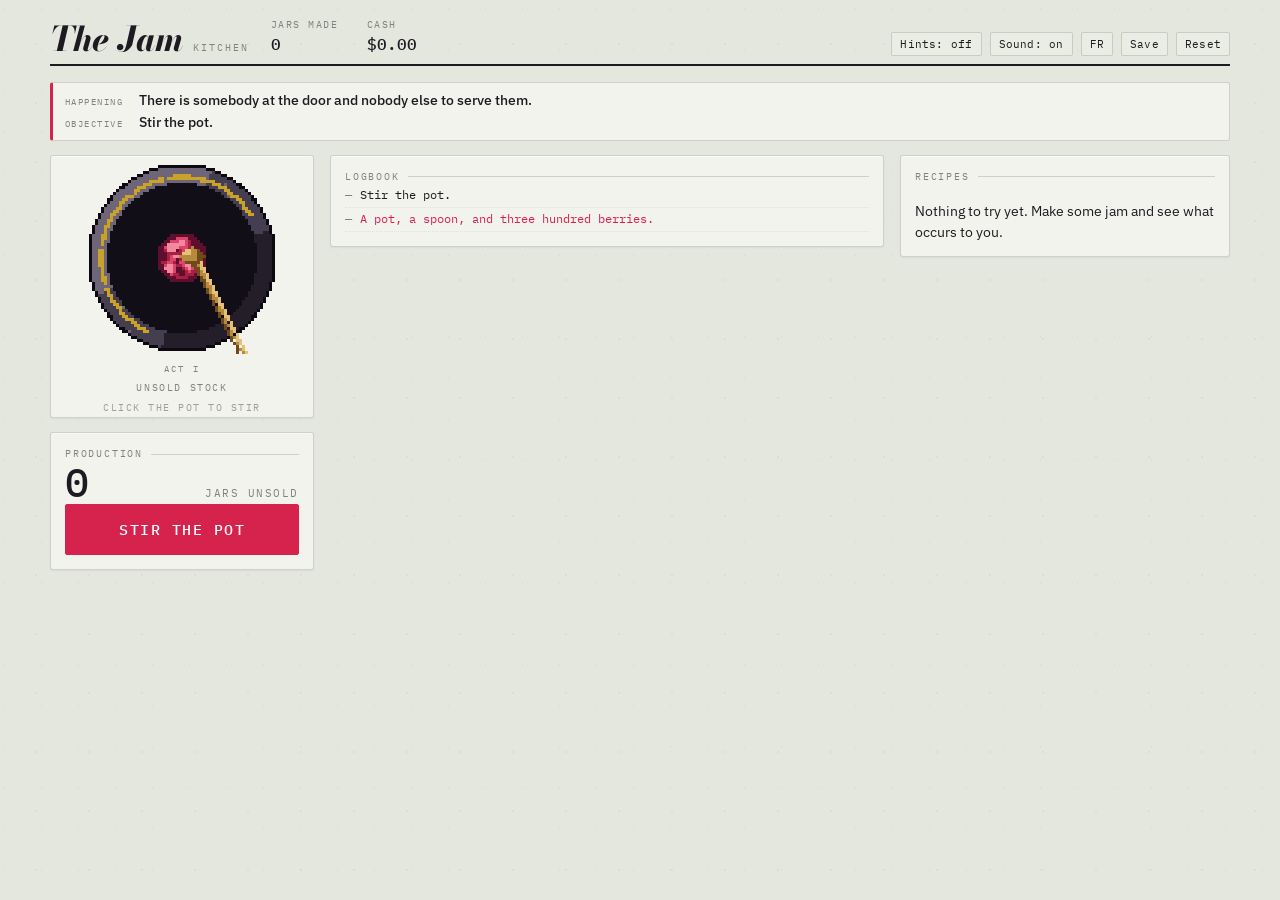
==== commit a99cd872: "fix: one page width, columns that stay where they were authored Session 5's desktop layout was repor" ====
--- a/index.html
+++ b/index.html
@@ -11,6 +11,20 @@
 <link rel="stylesheet" href="style.css">
 </head>
 <body>
+<!-- The larder running dry stops the only verb in the game, and the fruit
+     panel is halfway down the page: "first the larden is only visible when
+     scrolling the page, thus my request". So the alarm is the first thing
+     on the page, pinned to the top of the viewport; it carries the way out
+     with it, and the rest of the room goes cold behind it. It is first in
+     the markup so the top bar is pushed below it rather than covered. -->
+<div id="alarm" class="hidden" role="status" aria-live="assertive">
+  <div class="alarm-in">
+    <b class="alarm-t">The larder is empty</b>
+    <span class="alarm-s">The pot is off. Nothing is being made, and nothing is being sold.</span>
+    <button id="alarmBuy" type="button"><span data-i18n>Buy a crate</span> · <span id="alarmCost">$18.00</span></button>
+  </div>
+</div>
+
 <header class="bar">
   <div class="wordmark">
     <h1>The&nbsp;Jam</h1>
@@ -329,19 +343,6 @@
     </div>
   </div>
 </div>
-
-<!-- The larder running dry stops the only verb in the game, and the fruit
-     panel is halfway down the page: "first the larden is only visible when
-     scrolling the page, thus my request". So the alarm is pinned to the
-     viewport, it carries the way out with it, and the rest of the room
-     goes cold behind it. -->
-<div id="alarm" class="hidden" role="status" aria-live="assertive">
-  <div class="alarm-in">
-    <b class="alarm-t">The larder is empty</b>
-    <span class="alarm-s">The pot is off. Nothing is being made, and nothing is being sold.</span>
-    <button id="alarmBuy" type="button"><span data-i18n>Buy a crate</span> · <span id="alarmCost">$18.00</span></button>
-  </div>
-</div>
 <div id="flash" aria-hidden="true"></div>
 <div id="tip" role="tooltip"></div>
 <div id="notice" role="status" aria-live="polite"></div>
--- a/style.css
+++ b/style.css
@@ -6,6 +6,11 @@
    ============================================================ */
 
 :root{
+  /* One width for every band on the page. The top bar, the objective,
+     the alarm and the stage all read from it, so they line up at every
+     screen size — they did not, and a 1180px header floating over an
+     1880px stage is what "looks broken" meant (PO, 2026-08-20). */
+  --wrap:min(1180px,calc(100vw - 40px));
   --enamel:#E4E7DE;
   --card:#F2F3EC;
   --card-2:#EAEDE3;
@@ -121,7 +126,7 @@
 .bar{
   display:flex;align-items:flex-end;gap:22px;
   border-bottom:2px solid var(--ink);padding-bottom:8px;margin:0 auto 16px;flex-wrap:wrap;
-  max-width:1180px;
+  max-width:var(--wrap);
 }
 .wordmark{display:flex;align-items:baseline;gap:10px}
 .wordmark h1{font-size:34px;line-height:.9;font-weight:750;font-style:italic}
@@ -132,7 +137,7 @@
 .bar-right{margin-left:auto;display:flex;gap:8px;align-items:flex-end}
 
 /* ---------- layout ---------- */
-.stage{display:grid;grid-template-columns:264px minmax(0,1fr) 330px;gap:16px;align-items:start;max-width:1180px;margin:0 auto}
+.stage{display:grid;grid-template-columns:264px minmax(0,1fr) 330px;gap:16px;align-items:start;max-width:var(--wrap);margin:0 auto}
 .col{display:flex;flex-direction:column;gap:14px;min-width:0}
 
 .panel{
@@ -405,6 +410,9 @@
   .bump-bad{animation:bumpBadStill .34s ease-out !important}
   .shake{animation:shakeStill .34s ease-out !important}
   #potCanvas.hit{animation:potHitStill .26s ease-out !important}
+  /* the visitor's idle loops carry no information — the thing being there
+     is the cue — so they stop outright rather than becoming 1ms strobes */
+  .visitor svg,.visitor .wing{animation:none !important}
   #flash.on.bad{animation:flashBad .42s ease-out !important}
   #flash.on.good{animation:flashGood .42s ease-out !important}
   button.bought{animation:boughtStill .5s ease-out !important}
@@ -516,7 +524,7 @@
 .pipe-stage.slow small{color:var(--boil)}
 
 /* ---------- objective strip ---------- */
-#objective{max-width:1180px;margin:0 auto 14px;display:flex;flex-direction:column;gap:3px;
+#objective{max-width:var(--wrap);margin:0 auto 14px;display:flex;flex-direction:column;gap:3px;
   border:1px solid var(--rule);border-left:3px solid var(--boil);background:var(--card);
   padding:8px 12px;border-radius:3px}
 #objective .obj-line{display:flex;align-items:baseline;gap:10px}
@@ -526,10 +534,16 @@
 
 /* ---------- floating numbers ---------- */
 /* A floater has to be readable over a cream panel AND over the inside of
-   the pot, which is nearly black. So the glyphs carry a ring of page
-   colour: eight offsets is the cheap, reliable way to do an outline on
-   HTML text, and it costs nothing to paint. Reported 2026-08-20: "the +x
-   when clicking the pot that is almost not visible."
+   the pot, which is nearly black. Reported 2026-08-20: "the +x when
+   clicking the pot that is almost not visible."
+
+   It first got a ring of page colour around the glyphs. That is enough
+   over flat ground and not enough over type: a floater rises 62px, so
+   one leaving a value at the top of a short card crosses the card's own
+   label, and an outline only interleaves with the letters underneath —
+   PRODUCTION with +407 written through it, reported the same day. So it
+   is a chip now: opaque ground, its own edge, and it covers what it
+   passes over instead of blending into it.
 
    Anchored by its LEFT edge by default, because feel.js measures the
    width and decides which side of the source node it can fit on. Only
@@ -537,13 +551,16 @@
 .floater{position:fixed;z-index:200;pointer-events:none;white-space:nowrap;
   font-family:"IBM Plex Mono",monospace;font-variant-numeric:tabular-nums;
   font-size:17px;font-weight:600;letter-spacing:-.01em;color:var(--ink);
-  animation:floatUp 1.35s cubic-bezier(.16,.84,.3,1) forwards;
-  text-shadow:
-    0 0 3px var(--card), 1.6px 0 0 var(--card), -1.6px 0 0 var(--card),
-    0 1.6px 0 var(--card), 0 -1.6px 0 var(--card),
-    1.2px 1.2px 0 var(--card), -1.2px 1.2px 0 var(--card),
-    1.2px -1.2px 0 var(--card), -1.2px -1.2px 0 var(--card),
-    0 2px 5px rgba(0,0,0,.28)}
+  background:var(--card);padding:1px 6px;border-radius:3px;
+  box-shadow:0 1px 2px rgba(30,26,34,.18),0 0 0 1px rgba(30,26,34,.08);
+  /* LINEAR, deliberately. With an ease-out the rise decelerates, so a
+     floater released later climbs fast and catches the one in front of
+     it — two arrivals 500ms apart converged to 10px and read as one
+     smear. At a constant rise rate the gap set at release is the gap
+     kept for the whole flight, which is what makes a run of them
+     countable. The pop is carried by scale, not by the timing. */
+  animation:floatUp 1.35s linear forwards;
+  text-shadow:none}
 .floater.at-point{transform-origin:50% 50%}
 .floater.good{color:var(--damson)}
 .floater.bad{color:var(--boil)}
@@ -564,15 +581,29 @@
    sideways by a per-floater amount so a run of them fans out. */
 @keyframes floatUp{
   0%{opacity:0;transform:translate(0,6px) scale(.72)}
-  14%{opacity:1;transform:translate(calc(var(--drift) * .25),-10px) scale(1.14)}
-  40%{opacity:1;transform:translate(calc(var(--drift) * .6),-30px) scale(1)}
-  100%{opacity:0;transform:translate(var(--drift),-62px) scale(.94)}
-}
+  14%{opacity:1;transform:translate(calc(var(--drift) * .14),-4px) scale(1.16)}
+  40%{opacity:1;transform:translate(calc(var(--drift) * .4),-21px) scale(1)}
+  78%{opacity:1;transform:translate(calc(var(--drift) * .78),-40px) scale(.99)}
+  100%{opacity:0;transform:translate(var(--drift),-62px) scale(.96)}
+}
+/* A short flight, for a number with no room above it: the top bar, or a
+   value sitting on the first line of its card. Same shape, a third of the
+   climb, so it never leaves the box it was placed in. */
+@keyframes floatUpLow{
+  0%{opacity:0;transform:translate(0,4px) scale(.72)}
+  14%{opacity:1;transform:translate(calc(var(--drift) * .14),-2px) scale(1.16)}
+  40%{opacity:1;transform:translate(calc(var(--drift) * .4),-9px) scale(1)}
+  78%{opacity:1;transform:translate(calc(var(--drift) * .78),-17px) scale(.99)}
+  100%{opacity:0;transform:translate(var(--drift),-26px) scale(.96)}
+}
+.floater.low{animation-name:floatUpLow}
+
 @keyframes floatUpPoint{
   0%{opacity:0;transform:translate(-50%,6px) scale(.72)}
-  14%{opacity:1;transform:translate(calc(-50% + var(--drift) * .25),-14px) scale(1.2)}
-  40%{opacity:1;transform:translate(calc(-50% + var(--drift) * .6),-36px) scale(1.02)}
-  100%{opacity:0;transform:translate(calc(-50% + var(--drift)),-72px) scale(.94)}
+  14%{opacity:1;transform:translate(calc(-50% + var(--drift) * .14),-5px) scale(1.22)}
+  40%{opacity:1;transform:translate(calc(-50% + var(--drift) * .4),-25px) scale(1.02)}
+  78%{opacity:1;transform:translate(calc(-50% + var(--drift) * .78),-47px) scale(1)}
+  100%{opacity:0;transform:translate(calc(-50% + var(--drift)),-72px) scale(.96)}
 }
 .floater.at-point{animation-name:floatUpPoint}
 
@@ -641,17 +672,28 @@
 .visitor .body{fill:var(--sugar);stroke:var(--ink);stroke-width:1.1}
 .visitor .head{fill:var(--ink)}
 .visitor .stripe{stroke:var(--ink);stroke-width:1.5;fill:none;stroke-linecap:round}
+/* The wings flapped at roughly seven hertz, which at 58px does not read as
+   flight — it reads as a buzzing artefact, reported 2026-08-20 as "the weird
+   bee vibrating on screen". Slower and shallower reads as a thing hovering. */
 .visitor .wing{fill:#fff;opacity:.55;stroke:var(--ink);stroke-width:.7;
-  transform-box:fill-box;transform-origin:center;animation:flutter .14s ease-in-out infinite alternate}
+  transform-box:fill-box;transform-origin:center;animation:flutter .34s ease-in-out infinite alternate}
 .visitor.bee .body{fill:var(--damson)}
 .visitor.spore svg{stroke:var(--damson);stroke-width:1.4;fill:none;stroke-linecap:round}
 .visitor.spore circle{fill:var(--damson);opacity:.5}
+/* A wordless icon in the margin is exactly the "what's that doing here ?"
+   the PO reported. It carries its name now, always, not only on hover. */
+.visitor{--vis-label-c:var(--steel)}
+.visitor .vis-name{position:absolute;left:50%;top:100%;transform:translateX(-50%);
+  font-family:"IBM Plex Mono",monospace;font-size:9.5px;letter-spacing:.13em;
+  text-transform:uppercase;color:var(--vis-label-c);white-space:nowrap;pointer-events:none;
+  text-shadow:0 0 3px var(--enamel),0 0 6px var(--enamel)}
 .visitor:hover{transform:scale(1.12)}
+.visitor:hover .vis-name{color:var(--damson)}
 .visitor.leaving{animation:visitorOut .6s ease-in forwards}
 @keyframes visitorIn{from{opacity:0;transform:scale(.2) rotate(-40deg)}to{opacity:1;transform:none}}
 @keyframes visitorOut{to{opacity:0;transform:translate(var(--drift,10px),-40px) scale(.5)}}
 @keyframes hover{0%,100%{transform:translate(0,0)}50%{transform:translate(var(--drift,6px),-7px)}}
-@keyframes flutter{from{transform:scaleY(1)}to{transform:scaleY(.42)}}
+@keyframes flutter{from{transform:scaleY(1)}to{transform:scaleY(.74)}}
 
 /* ---------- the larder stamp ----------
    Running out of fruit stops the only verb in the game. That deserves
@@ -729,10 +771,10 @@
    who cannot see the red. */
 #alarm{position:fixed;left:0;right:0;top:0;z-index:400;pointer-events:none;
   background:var(--boil);color:#fff;
-  box-shadow:0 10px 34px rgba(214,35,78,.34),0 0 0 100vmax rgba(214,35,78,.05);
+  box-shadow:0 10px 34px rgba(214,35,78,.34);
   animation:alarmIn .34s cubic-bezier(.2,1.5,.4,1) both}
 #alarm.hidden{display:none}
-#alarm .alarm-in{max-width:1180px;margin:0 auto;padding:10px 16px;
+#alarm .alarm-in{max-width:var(--wrap);margin:0 auto;padding:10px 16px;
   display:flex;align-items:baseline;gap:14px;flex-wrap:wrap}
 #alarm .alarm-t{font-family:"IBM Plex Mono",monospace;font-size:14px;font-weight:600;
   letter-spacing:.22em;text-transform:uppercase;white-space:nowrap;
@@ -745,8 +787,12 @@
 @keyframes alarmIn{from{transform:translateY(-100%)}to{transform:none}}
 @keyframes alarmBreath{0%,100%{opacity:1}50%{opacity:.62}}
 
-/* the room goes cold. The band is fixed, so the page is pushed down out
-   from under it rather than having its top bar covered by it. */
+/* the room goes cold. The band is pinned to the viewport and the page is
+   pushed down out from under it. That only holds while the page is at the
+   top, and the page used to move on its own: the browser re-anchors the
+   scroll position when panels appear above the fold, which slid the top
+   bar up under the band. Scroll anchoring is off, so it stays put. */
+html{overflow-anchor:none}
 body{transition:padding-top .3s ease}
 body.dry{padding-top:74px}
 header,#objective,.stage{transition:filter .8s ease}
@@ -755,7 +801,10 @@
 
 @media (prefers-reduced-motion:reduce){
   #alarm{animation:none !important}
-  #alarm .alarm-t{animation:none !important}
+  /* the breathing is dropped, so the title carries the urgency as a solid
+     inverted chip instead — the cue stays, only the movement goes */
+  #alarm .alarm-t{animation:none !important;background:#fff;color:var(--boil);
+    padding:2px 8px;border-radius:2px}
   body,header,#objective,.stage{transition:none !important}
 }
 
@@ -790,27 +839,45 @@
        was still near 2900. The page was 3.3 screens tall on both
        monitors.
 
-   So above 1400px the three authored columns dissolve — `display:contents`
-   drops the wrappers and hands every panel straight to the stage — and
-   the stage becomes a balanced multi-column flow. The browser then packs
-   whatever panels are actually visible into as many columns as the screen
-   affords and levels their heights itself, which is the part no fixed
-   grid can do, because which panels exist depends on the act.
+   The first attempt dissolved the authored columns above 1400px
+   (`display:contents`) and let a CSS multi-column flow repack every
+   visible panel. It levelled the heights and it broke the room: the pot
+   no longer sat where the pot sits, the top bar stayed 1180px wide over
+   an 1880px stage, and an early run showed three small cards adrift in
+   a screen of nothing. Reported the same day — "it looks very broken".
+
+   So the authored columns stay. What widens is the page itself: one
+   `--wrap` shared by the bar, the objective, the alarm and the stage, so
+   the bands line up; wider side columns; and past 1800px the middle
+   column — the only one with no natural ceiling — stands its panels two
+   abreast, which is where the height actually comes down.
 
    Below 1400px nothing changes. The narrow and phone layouts were tested
    on a real handset and are left exactly as they were. */
 @media (min-width:1400px){
-  .stage{
-    display:block;
-    max-width:min(1900px,calc(100vw - 40px));
-    column-width:392px;
-    column-gap:18px;
-    column-fill:balance;
-  }
-  .stage .col{display:contents}
-  .stage .panel,.stage .fork-slot,.stage>#forkSlot{
-    break-inside:avoid;
-    -webkit-column-break-inside:avoid;
-    margin-bottom:16px;
-  }
-}
+  :root{--wrap:min(1560px,calc(100vw - 56px))}
+  .stage{grid-template-columns:300px minmax(0,1fr) 400px;gap:18px}
+  #potCanvas{width:224px;height:224px}
+}
+/* Act II builds its whole operation in the left column — orchard,
+   machinery, heat and power are all authored there — so on a wide screen
+   the left ran 1500px against two short columns beside it. The act says
+   which shape the page takes: in Act II the left column is the wide one
+   and stands its cards two abreast. */
+@media (min-width:1400px){
+  body.act-2 .stage{grid-template-columns:minmax(0,1.55fr) minmax(0,1fr) 400px}
+  body.act-2 .col-left{columns:2;column-gap:16px;column-fill:balance;display:block}
+  body.act-2 .col-left>*{break-inside:avoid;-webkit-column-break-inside:avoid;
+    margin-bottom:14px}
+}
+@media (min-width:1800px){
+  :root{--wrap:min(1760px,calc(100vw - 72px))}
+  .stage{grid-template-columns:320px minmax(0,1fr) 420px}
+  body.act-2 .stage{grid-template-columns:minmax(0,1.55fr) minmax(0,1fr) 420px}
+  /* the middle column is the one that grows without limit, and a label
+     with its number a foot away is worse than a narrow panel. Past this
+     width its panels stand two abreast instead, which is where the page
+     height actually comes down. */
+  .col-mid{columns:2;column-gap:14px;column-fill:balance;display:block}
+  .col-mid>*{break-inside:avoid;-webkit-column-break-inside:avoid;margin-bottom:14px}
+}
